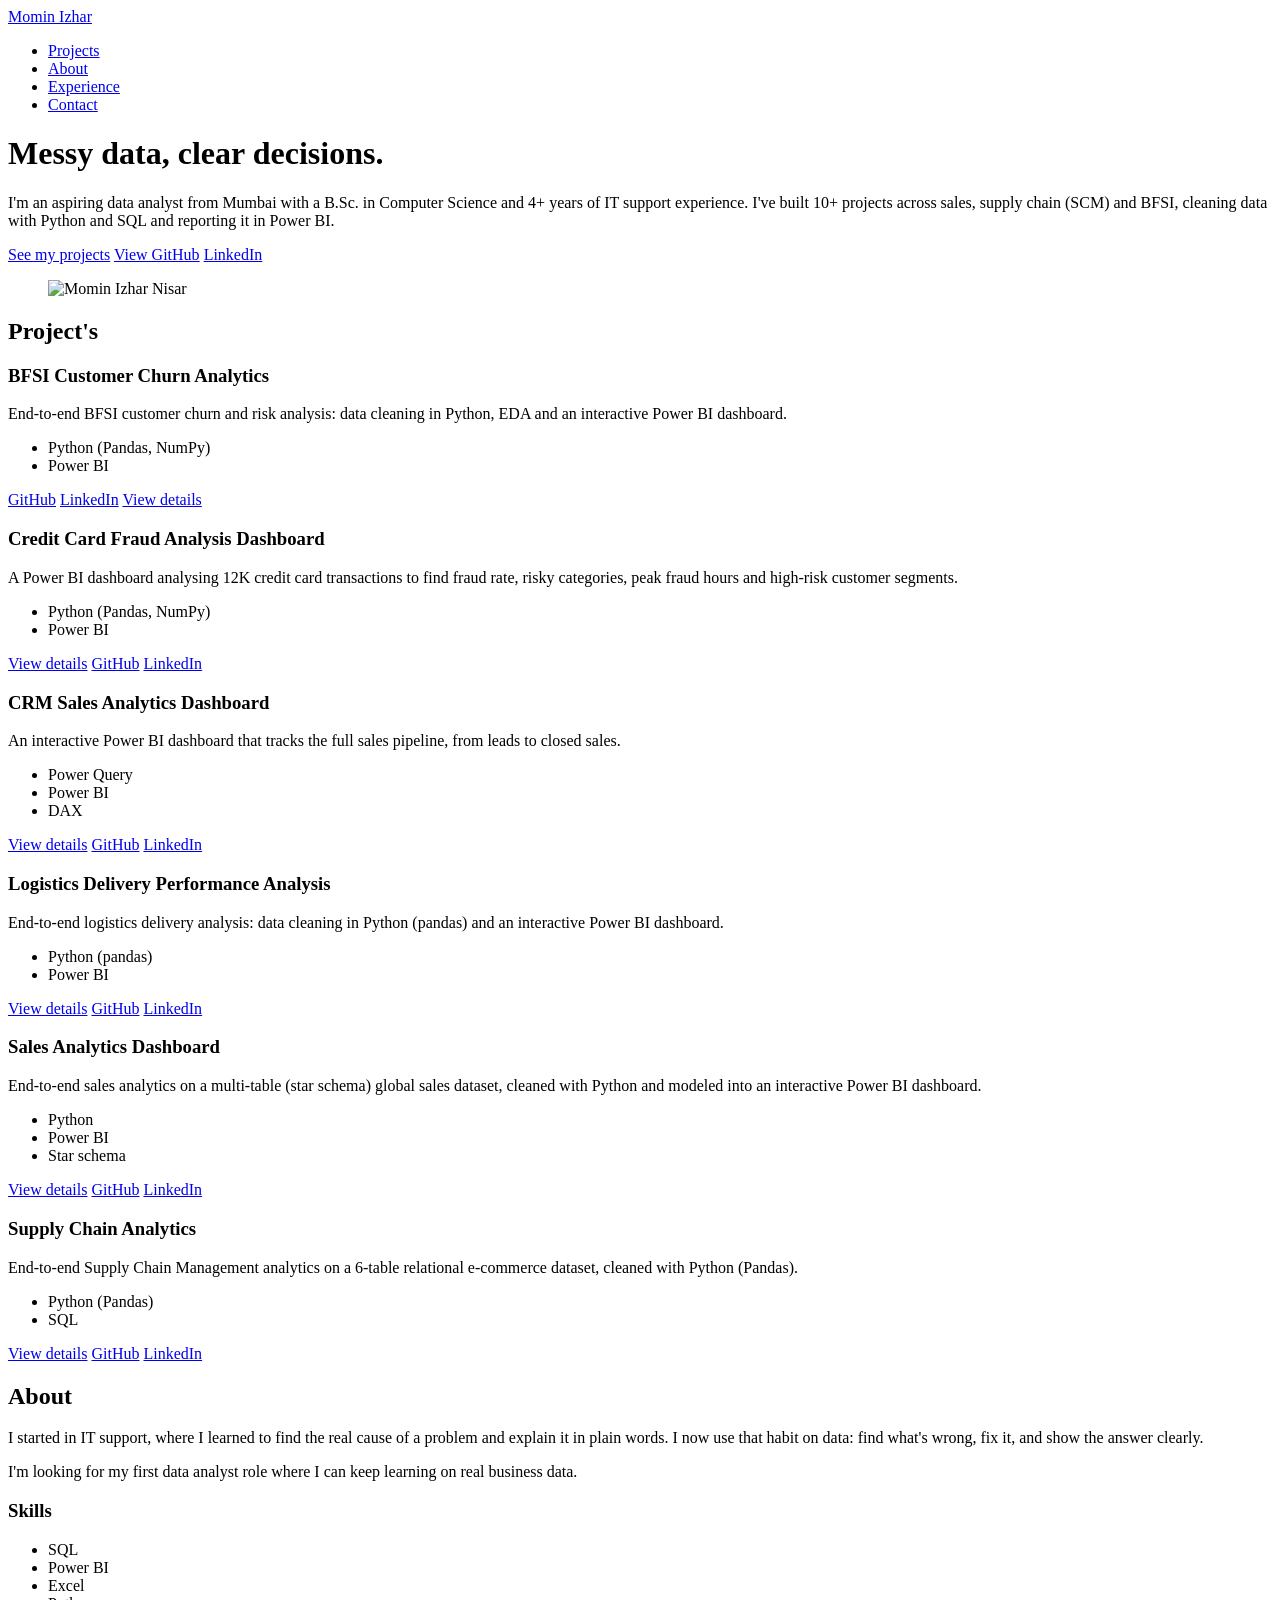
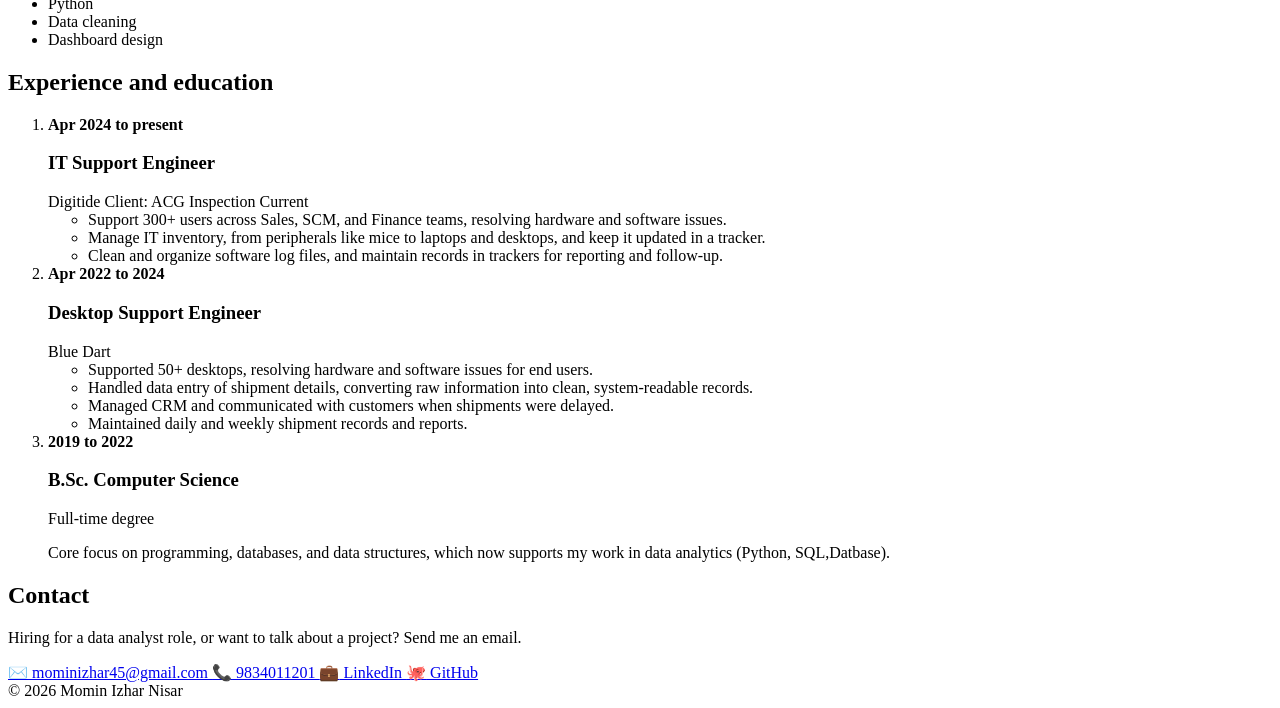
==== index.html @ 0afe1818 "Add files via upload" ====
<!DOCTYPE html>
<html lang="en">
<head>
<meta charset="utf-8">
<meta name="viewport" content="width=device-width, initial-scale=1">
<title>Momin Izhar Nisar | Data Analyst Portfolio</title>
<meta name="description" content="Portfolio of Momin Izhar Nisar: data analytics projects built with Python, SQL, Excel and Power BI.">
<link rel="preconnect" href="https://fonts.googleapis.com">
<link rel="preconnect" href="https://fonts.gstatic.com" crossorigin>
<link href="https://fonts.googleapis.com/css2?family=Bricolage+Grotesque:wght@500;700;800&family=IBM+Plex+Sans:wght@400;500&display=swap" rel="stylesheet">
<link rel="stylesheet" href="style.css">
</head>
<body>
<div class="wrap">
  <header class="nav">
    <a class="logo" href="#top">Momin Izhar</a>
    <nav aria-label="Main">
      <ul>
        <li><a href="#projects">Projects</a></li>
        <li><a href="#about">About</a></li>
        <li><a href="#experience">Experience</a></li>
        <li><a href="#contact">Contact</a></li>
      </ul>
    </nav>
  </header>

  <main id="top">
   <div class="hero">
  <div>
    <h1>Messy data, clear decisions.</h1>
    <p>I'm an aspiring data analyst from Mumbai with a B.Sc. in Computer Science and 4+ years of IT support experience. I've built 10+ projects across sales, supply chain (SCM) and BFSI, cleaning data with Python and SQL and reporting it in Power BI.</p>
    <div class="btns">
      <a class="btn primary" href="#projects">See my projects</a>
      <a class="btn" href="https://github.com/Izmomin14" target="_blank" rel="noopener">View GitHub</a>
    <a class="btn" href="https://www.linkedin.com/in/izhar-momin-b57a23322/" target="_blank" rel="noopener">LinkedIn</a>
    </div>
  </div>
  <figure class="photo">
    <img
      src="https://github.com/Izmomin14/Izmomin14.github.io/blob/main/image.png?raw=true"
      alt="Momin Izhar Nisar"
      width="200" height="200"
      referrerpolicy="no-referrer">
  </figure>
</div>

    <section id="projects">
      <h2 class="section-title">Project's</h2>
      <div class="projects">
        <article class="card">
  <h3>BFSI Customer Churn Analytics</h3>
  <p>End-to-end BFSI customer churn and risk analysis: data cleaning in Python, EDA and an interactive Power BI dashboard.</p>
  <ul class="tags"><li>Python (Pandas, NumPy)</li><li>Power BI</li></ul>
  <div class="card-links ">
    
    <a  href="https://github.com/Izmomin14/bfsi-customer-churn-analytics" target="_blank" rel="noopener">GitHub</a>
    <a href="https://lnkd.in/p/dGhXsN7J" target="_blank" rel="noopener">LinkedIn</a>
    
     <a class="btn primary" href="bfsi-churn.html">View details</a>
  </div>
</article>

<article class="card">
  <h3>Credit Card Fraud Analysis Dashboard</h3>
  <p>A Power BI dashboard analysing 12K credit card transactions to find fraud rate, risky categories, peak fraud hours and high-risk customer segments.</p>
  <ul class="tags"><li>Python (Pandas, NumPy)</li><li>Power BI</li></ul>
  <div class="card-links">
    <a class="btn primary" href="fraud-detection.html">View details</a>
    <a href="https://github.com/Izmomin14/Credit-Card-Fraud-Analysis-Dashboard" target="_blank" rel="noopener">GitHub</a>
    <a href="https://lnkd.in/p/dUgARsKd" target="_blank" rel="noopener">LinkedIn</a>
  </div>
</article>

<article class="card">
  <h3>CRM Sales Analytics Dashboard</h3>
  <p>An interactive Power BI dashboard that tracks the full sales pipeline, from leads to closed sales.</p>
  <ul class="tags"><li>Power Query</li><li>Power BI</li> <li>DAX</li></ul>
  <div class="card-links">
    <a class="btn primary" href="crm-sales.html">View details</a>
    <a href="https://github.com/Izmomin14/CRM-Sales-Analytics-Dashboard" target="_blank" rel="noopener">GitHub</a>
    <a href="https://lnkd.in/p/dJZimgTF" target="_blank" rel="noopener">LinkedIn</a>
  </div>
</article>

<article class="card">
  <h3>Logistics Delivery Performance Analysis</h3>
  <p>End-to-end logistics delivery analysis: data cleaning in Python (pandas) and an interactive Power BI dashboard.</p>
  <ul class="tags"><li>Python (pandas)</li><li>Power BI</li></ul>
  <div class="card-links">
    <a class="btn primary" href="logistics.html">View details</a>
    <a href="https://github.com/Izmomin14/logistics-delivery-performance-analysis" target="_blank" rel="noopener">GitHub</a>
    <a href="https://lnkd.in/p/dP3guVEP" target="_blank" rel="noopener">LinkedIn</a>
  </div>
</article>

<article class="card">
  <h3>Sales Analytics Dashboard</h3>
  <p>End-to-end sales analytics on a multi-table (star schema) global sales dataset, cleaned with Python and modeled into an interactive Power BI dashboard.</p>
  <ul class="tags"><li>Python</li><li>Power BI</li><li>Star schema</li></ul>
  <div class="card-links">
    <a class="btn primary" href="sales-analytics.html">View details</a>
    <a href="#" target="_blank" rel="noopener">GitHub</a>
    <a href="#" target="_blank" rel="noopener">LinkedIn</a>
  </div>
</article>

<article class="card">
  <h3>Supply Chain Analytics</h3>
  <p>End-to-end Supply Chain Management analytics on a 6-table relational e-commerce dataset, cleaned with Python (Pandas).</p>
  <ul class="tags"><li>Python (Pandas)</li> <li>SQL</li></ul>
  <div class="card-links">
    <a class="btn primary" href="scm.html">View details</a>
    <a href="https://github.com/Izmomin14/scm-supply-chain-analytics" target="_blank" rel="noopener">GitHub</a>
    <a href="https://github.com/Izmomin14/scm-supply-chain-analytics" target="_blank" rel="noopener">LinkedIn</a>
  </div>
</article>
      </div>
    </section>

    <section  id="about">
      <h2 class="section-title">About</h2>
      <div class="about">
        <div>
          <p>I started in IT support, where I learned to find the real cause of a problem and explain it in plain words. I now use that habit on data: find what's wrong, fix it, and show the answer clearly.</p>
          <p>I'm looking for my first data analyst role where I can keep learning on real business data.</p>
        </div>
        <div>
          <h3>Skills</h3>
          <ul class="skills">
            <li>SQL</li><li>Power BI</li><li>Excel</li><li>Python</li><li>Data cleaning</li><li>Dashboard design</li>
          </ul>
        </div>
      </div>
    </section>

   <section id="experience">
  <h2 class="section-title">Experience and education</h2>

  <ol class="xp-timeline">

    <li class="xp-item is-current">
      <div class="xp-date"><strong>Apr 2024 to present</strong></div>
      <span class="xp-dot" aria-hidden="true"></span>
      <div class="xp-body">
        <h3>IT Support Engineer</h3>
        <div class="xp-role-line">
          <span class="xp-company">Digitide</span>
          <span class="xp-tag">Client: ACG Inspection</span>
          <span class="xp-tag is-now">Current</span>
        </div>
        <ul class="xp-list">
          <li>Support 300+ users across Sales, SCM, and Finance teams, resolving hardware and software issues.</li>
          <li>Manage IT inventory, from peripherals like mice to laptops and desktops, and keep it updated in a tracker.</li>
          <li>Clean and organize software log files, and maintain records in trackers for reporting and follow-up.</li>
        </ul>
      </div>
    </li>

    <li class="xp-item">
      <div class="xp-date"><strong>Apr 2022 to 2024</strong></div>
      <span class="xp-dot" aria-hidden="true"></span>
      <div class="xp-body">
        <h3>Desktop Support Engineer</h3>
        <div class="xp-role-line">
          <span class="xp-company">Blue Dart</span>
        </div>
        <ul class="xp-list">
          <li>Supported 50+ desktops, resolving hardware and software issues for end users.</li>
          <li>Handled data entry of shipment details, converting raw information into clean, system-readable records.</li>
          <li>Managed CRM and communicated with customers when shipments were delayed.</li>
          <li>Maintained daily and weekly shipment records and reports.</li>
        </ul>
      </div>
    </li>

    <li class="xp-item">
      <div class="xp-date"><strong>2019 to 2022</strong></div>
      <span class="xp-dot" aria-hidden="true"></span>
      <div class="xp-body">
        <h3>B.Sc. Computer Science</h3>
        <div class="xp-role-line">
          <span class="xp-tag">Full-time degree</span>
        </div>
        <p>Core focus on programming, databases, and data structures, which now supports my work in data analytics (Python, SQL,Datbase).</p>
      </div>
    </li>

  </ol>
</section>
    <section id="contact" class="contact">
      <h2 class="section-title">Contact</h2>
      <p>Hiring for a data analyst role, or want to talk about a project? Send me an email.</p>
     <div class="contact-links">
  <a class="contact-btn cb-gmail" href="mailto:mominizhar45@gmail.com">
    <span class="cb-icon" aria-hidden="true">✉️</span> mominizhar45@gmail.com
  </a>
  <a class="contact-btn cb-phone" href="tel:+919834011201">
    <span class="cb-icon" aria-hidden="true">📞</span> 9834011201
  </a>
  <a class="contact-btn cb-linkedin" href="https://www.linkedin.com/in/izhar-momin-b57a23322" target="_blank" rel="noopener">
    <span class="cb-icon" aria-hidden="true">💼</span> LinkedIn
  </a>
  <a class="contact-btn cb-github" href="https://github.com/Izmomin14" target="_blank" rel="noopener">
    <span class="cb-icon" aria-hidden="true">🐙</span> GitHub
  </a>
</div>

      
    </section>
  </main>

  <footer>&copy; 2026 Momin Izhar Nisar</footer>
</div>
</body>
</html>
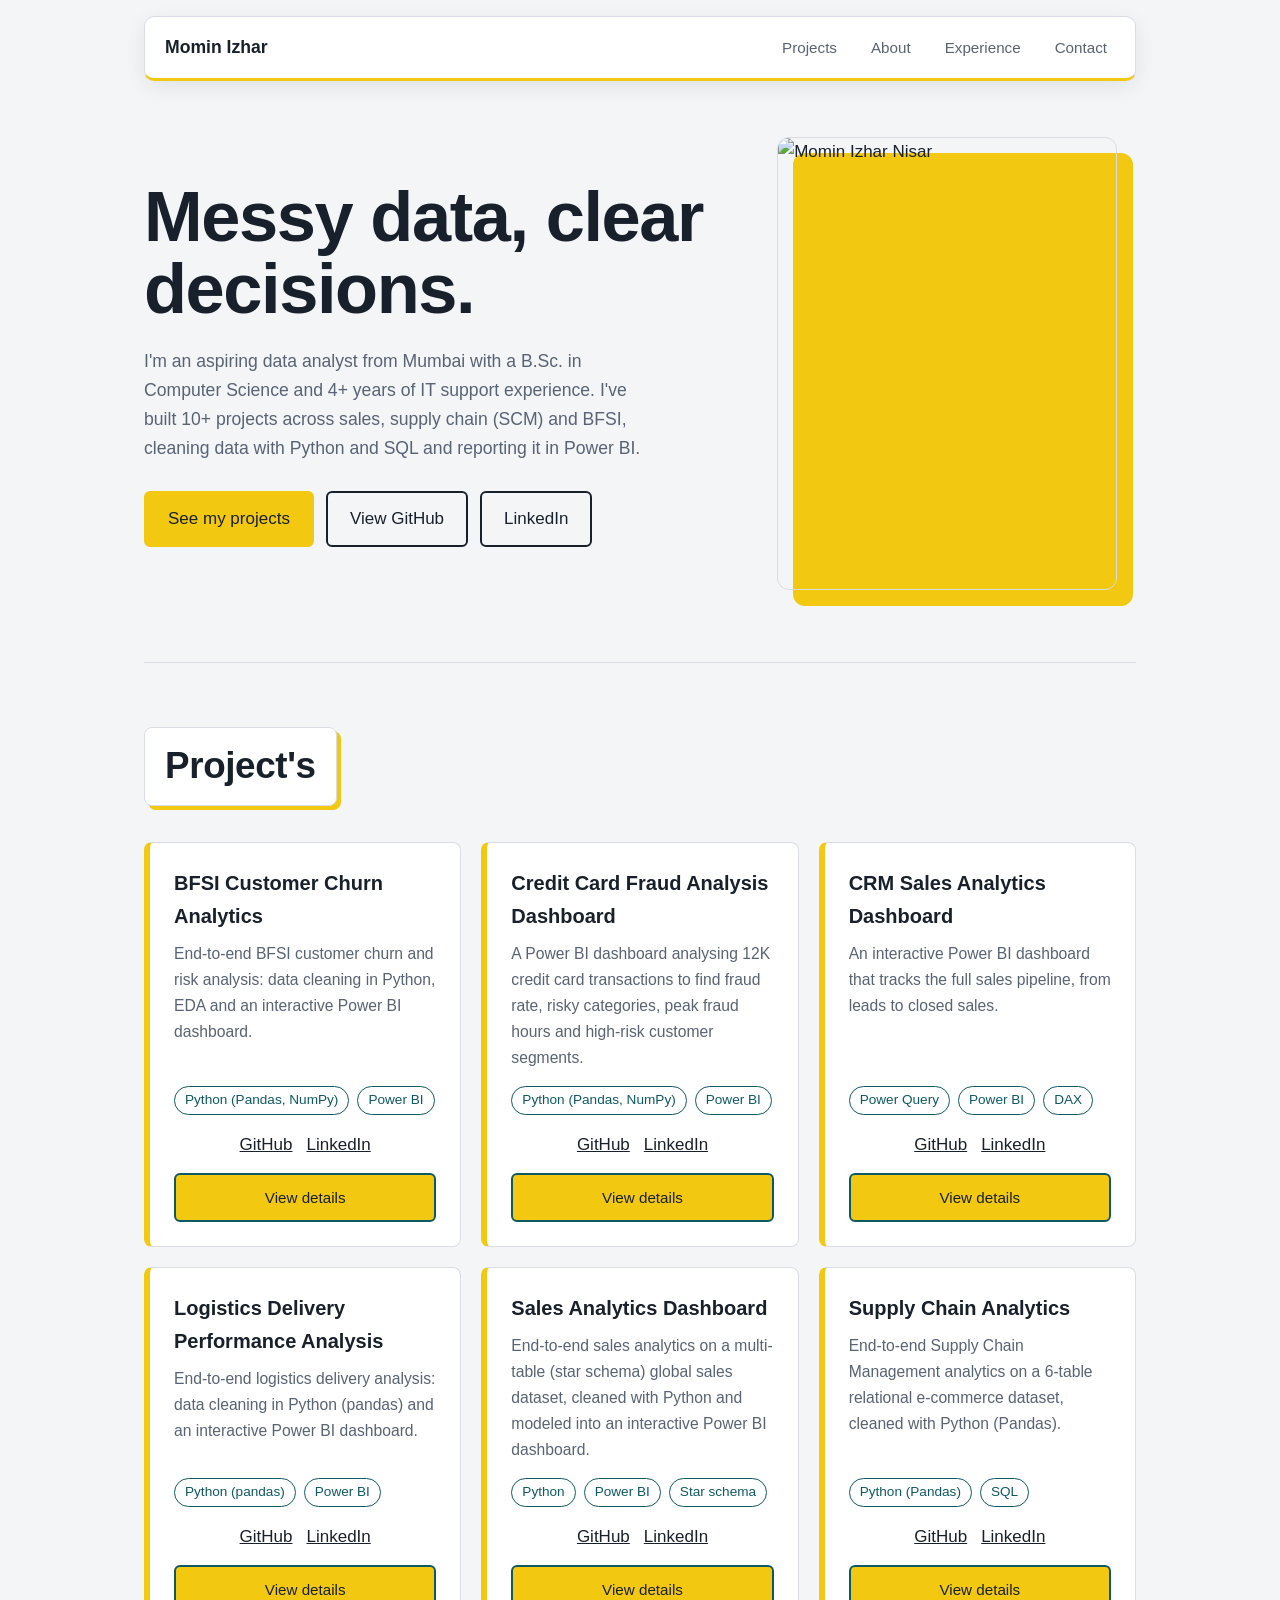
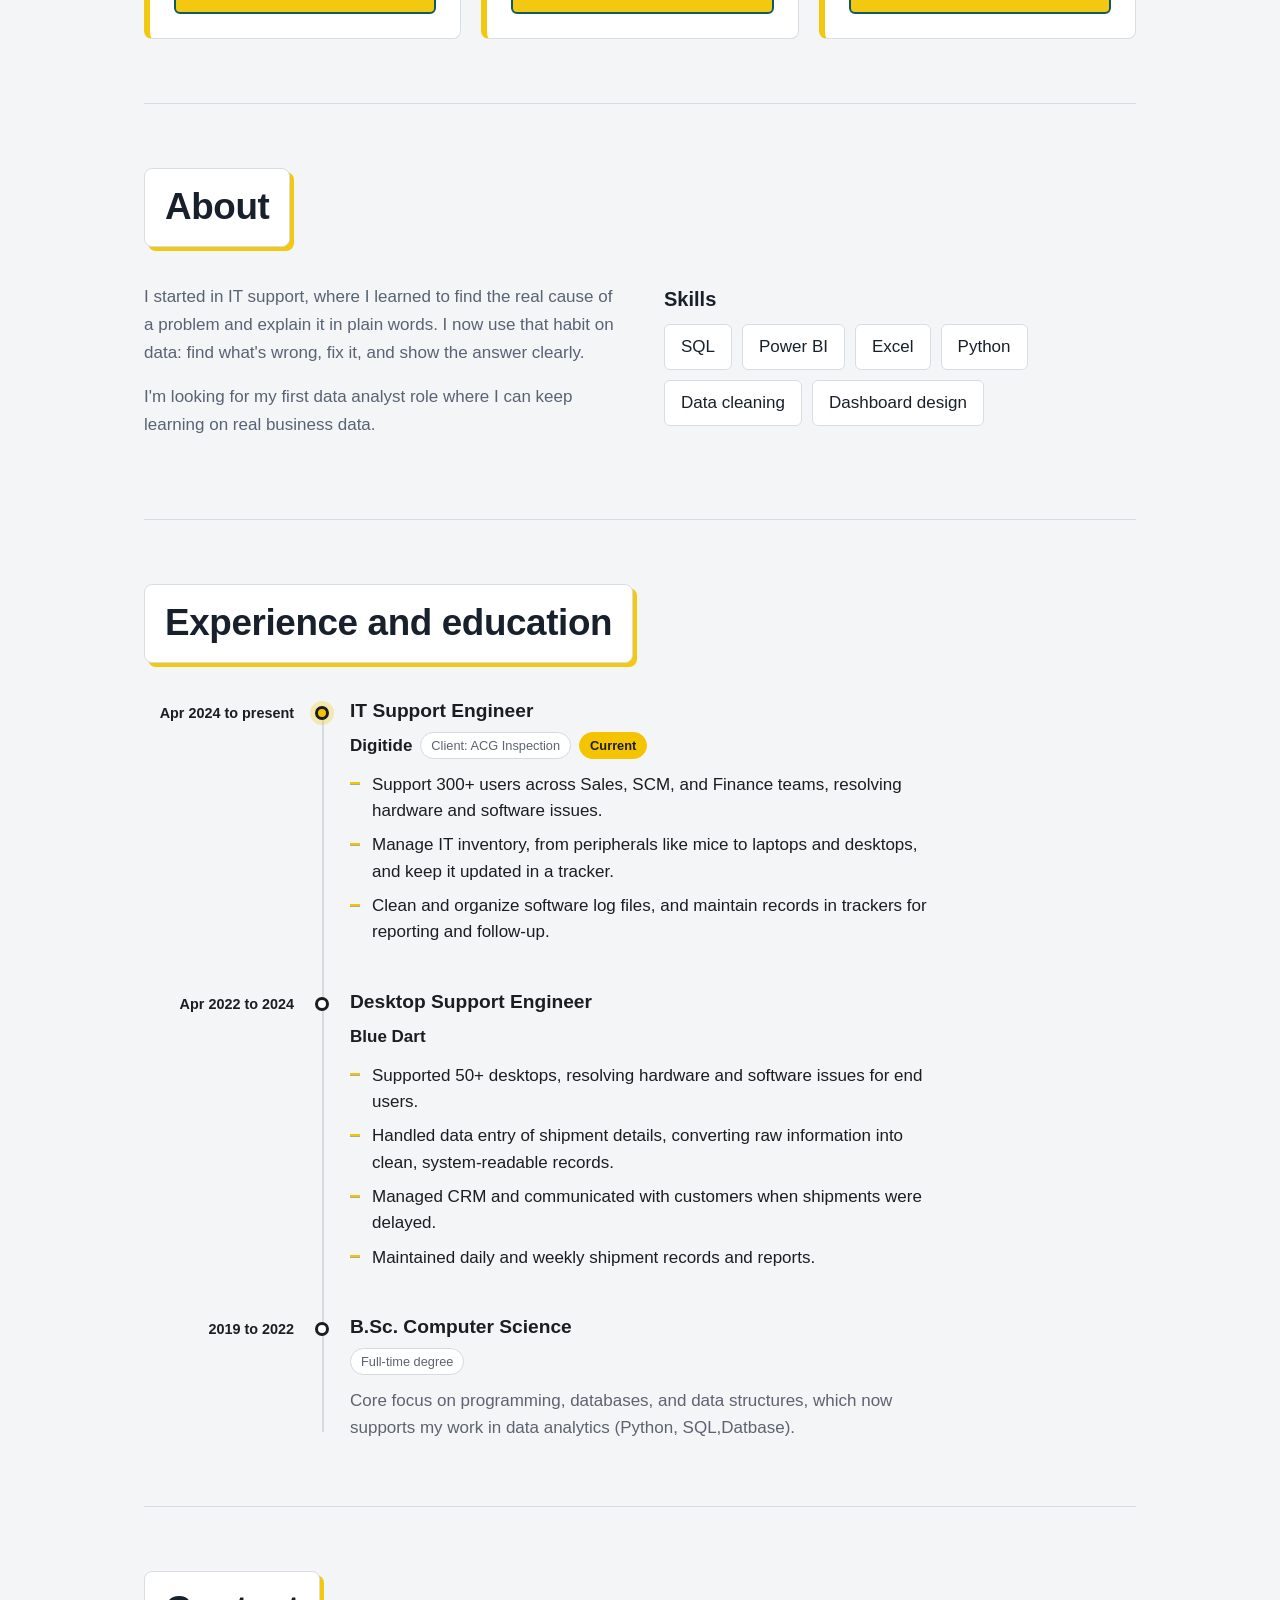
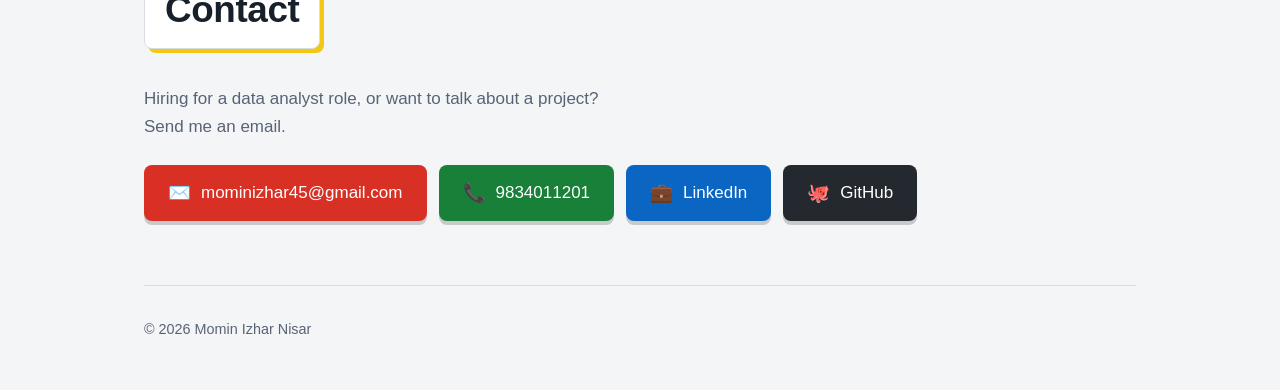
==== commit 70d1f13a: "Updated index.html" ====
--- a/index.html
+++ b/index.html
@@ -3,7 +3,7 @@
 <head>
 <meta charset="utf-8">
 <meta name="viewport" content="width=device-width, initial-scale=1">
-<title>Momin Izhar Nisar | Data Analyst Portfolio</title>
+<title>Izhar | Data Analyst Portfolio</title>
 <meta name="description" content="Portfolio of Momin Izhar Nisar: data analytics projects built with Python, SQL, Excel and Power BI.">
 <link rel="preconnect" href="https://fonts.googleapis.com">
 <link rel="preconnect" href="https://fonts.gstatic.com" crossorigin>
--- a/style.css
+++ b/style.css
@@ -0,0 +1,610 @@
+
+:root{
+  --bg:#F4F5F7; --surface:#FFFFFF; --ink:#18212B; --muted:#586374;
+  --line:#D9DDE3; --accent:#F2C811; --accent-ink:#18212B; --teal:#0E5A64;
+  --head:"Bricolage Grotesque","Segoe UI",Arial,sans-serif;
+  --body:"IBM Plex Sans","Segoe UI",Arial,sans-serif;
+}
+@media (prefers-color-scheme:dark){
+  :root:not([data-theme="light"]){
+    --bg:#12181F; --surface:#1B242E; --ink:#EEF1F5; --muted:#9AA6B6;
+    --line:#2C3846; --teal:#5CC3CF;
+  }
+}
+*{box-sizing:border-box}
+html{scroll-behavior:smooth}
+body{margin:0;background:var(--bg);color:var(--ink);font-family:var(--body);font-size:17px;line-height:1.65}
+a{color:inherit}
+:focus-visible{outline:3px solid var(--teal);outline-offset:3px}
+.wrap{max-width:1040px;margin:0 auto;padding:0 24px}
+header.nav{display:flex;justify-content:space-between;align-items:center;padding:22px 0}
+.nav .logo{font-family:var(--head);font-weight:800;font-size:1.1rem;text-decoration:none}
+.nav ul{display:flex;gap:22px;list-style:none;margin:0;padding:0}
+.nav ul a{text-decoration:none;color:var(--muted);font-size:.95rem}
+.nav ul a:hover{color:var(--ink)}
+
+.hero{padding:56px 0 72px;display:grid;grid-template-columns:1.5fr 1fr;gap:48px;align-items:end}
+.hero h1{font-family:var(--head);font-weight:800;font-size:clamp(2.4rem,6vw,4.4rem);line-height:1.02;letter-spacing:-.02em;margin:0 0 22px}
+.hero p{max-width:52ch;color:var(--muted);margin:0 0 28px;font-size:1.1rem}
+.btns{display:flex;flex-wrap:wrap;gap:12px}
+.btn{display:inline-block;padding:12px 22px;border-radius:6px;font-weight:500;text-decoration:none;border:2px solid var(--ink)}
+.btn.primary{background:var(--accent);color:var(--accent-ink);border-color:var(--accent)}
+.btn:hover{transform:translateY(-2px)}
+.bars{display:flex;align-items:flex-end;gap:10px;height:220px}
+.bars span{flex:1;background:var(--teal);border-radius:4px 4px 0 0;transform-origin:bottom;animation:grow .9s cubic-bezier(.2,.8,.2,1) both}
+.bars span:nth-child(3n){background:var(--accent)}
+.bars span:nth-child(1){height:35%;animation-delay:.05s}
+.bars span:nth-child(2){height:58%;animation-delay:.12s}
+.bars span:nth-child(3){height:46%;animation-delay:.19s}
+.bars span:nth-child(4){height:78%;animation-delay:.26s}
+.bars span:nth-child(5){height:64%;animation-delay:.33s}
+.bars span:nth-child(6){height:100%;animation-delay:.4s}
+.bars span:nth-child(7){height:84%;animation-delay:.47s}
+@keyframes grow{from{transform:scaleY(0)}to{transform:scaleY(1)}}
+
+section{padding:64px 0;border-top:1px solid var(--line)}
+h2{font-family:var(--head);font-size:clamp(1.7rem,3.5vw,2.3rem);letter-spacing:-.01em;margin:0 0 28px}
+h3{font-family:var(--head);font-size:1.25rem;margin:0 0 8px}
+.about{display:grid;grid-template-columns:1fr 1fr;gap:48px}
+.about p{margin:0 0 16px;color:var(--muted)}
+.skills{display:flex;flex-wrap:wrap;gap:10px;margin:0;padding:0;list-style:none}
+.skills li{background:var(--surface);border:1px solid var(--line);padding:8px 16px;border-radius:6px;font-weight:500}
+
+.projects{display:grid;grid-template-columns:repeat(auto-fit,minmax(300px,1fr));gap:20px}
+.card{background:var(--surface);border:1px solid var(--line);border-left:6px solid var(--accent);border-radius:8px;padding:24px;display:flex;flex-direction:column}
+.card p{margin:0 0 16px;color:var(--muted);font-size:.98rem}
+.tags{display:flex;flex-wrap:wrap;gap:8px;margin:auto 0 16px;padding:0;list-style:none}
+.tags li{font-size:.85rem;color:var(--teal);border:1px solid var(--teal);padding:2px 10px;border-radius:99px}
+.card a{font-weight:500}
+
+.timeline{display:grid;gap:28px}
+.job{display:grid;grid-template-columns:200px 1fr;gap:24px}
+.job .when{color:var(--muted);font-size:.95rem}
+.job p{margin:0;color:var(--muted)}
+
+.contact p{color:var(--muted);max-width:52ch;margin:0 0 24px}
+footer{padding:32px 0 48px;color:var(--muted);font-size:.9rem;border-top:1px solid var(--line)}
+
+@media (max-width:760px){
+  .hero,.about{grid-template-columns:1fr;gap:32px}
+  .bars{height:140px}
+  .job{grid-template-columns:1fr;gap:4px}
+  .nav ul{gap:14px}
+}
+@media (prefers-reduced-motion:reduce){
+  .bars span{animation:none}
+  html{scroll-behavior:auto}
+  .btn:hover{transform:none}
+}
+
+
+/* ===== Navbar ===== */
+header.nav{
+  position:sticky;
+  top:12px;
+  z-index:100;
+  display:flex;
+  justify-content:space-between;
+  align-items:center;
+  margin:16px 0 0;
+  padding:10px 14px 10px 20px;
+  background:var(--surface);
+  border:1px solid var(--line);
+  border-bottom:3px solid var(--accent);
+  border-radius:10px;
+  box-shadow:0 6px 20px rgba(0,0,0,.08);
+}
+
+.nav .logo{
+  font-family:var(--head);
+  font-weight:800;
+  font-size:1.1rem;
+  text-decoration:none;
+  color:var(--ink);
+}
+
+.nav ul{
+  display:flex;
+  gap:6px;
+  list-style:none;
+  margin:0;
+  padding:0;
+}
+
+.nav ul a{
+  display:block;
+  padding:8px 14px;
+  border-radius:6px;
+  text-decoration:none;
+  color:var(--muted);
+  font-size:.95rem;
+  font-weight:500;
+  transition:background .2s, color .2s;
+}
+
+.nav ul a:hover{
+  background:var(--accent);
+  color:#18212B;
+}
+
+@media (max-width:760px){
+  header.nav{
+    flex-direction:column;
+    gap:8px;
+    padding:12px;
+  }
+  .nav ul{
+    flex-wrap:wrap;
+    justify-content:center;
+  }
+}
+
+
+/* ===== Hero ===== */
+.hero{
+  padding:56px 0 72px;
+  display:grid;
+  grid-template-columns:1.5fr 1fr;
+  gap:48px;
+  align-items:center;
+}
+.hero h1{
+  font-family:var(--head);
+  font-weight:800;
+  font-size:clamp(2.4rem,6vw,4.4rem);
+  line-height:1.02;
+  letter-spacing:-.02em;
+  margin:0 0 22px;
+}
+.hero p{
+  max-width:52ch;
+  color:var(--muted);
+  margin:0 0 28px;
+  font-size:1.1rem;
+}
+
+/* ===== Photo ===== */
+.photo{
+  margin:0;
+  position:relative;
+  width:100%;
+  max-width:340px;
+  justify-self:center;
+}
+.photo::before{
+  content:"";
+  position:absolute;
+  inset:16px -16px -16px 16px;
+  background:var(--accent);
+  border-radius:12px;
+}
+.photo img{
+  position:relative;
+  display:block;
+  width:100%;
+  height: auto;
+  aspect-ratio:3/4;
+  object-fit:cover;
+  object-position:center top;
+  border-radius:12px;
+  border:1px solid var(--line);
+}
+
+@media (max-width:760px){
+  .hero{
+    grid-template-columns:1fr;
+    gap:32px;
+  }
+  .photo{
+    max-width:240px;
+    margin-bottom:16px;
+  }
+}
+
+h2{
+  font-family:var(--head);
+  font-size:clamp(1.3rem,3.5vw,2.3rem);
+  letter-spacing:-.01em;
+  margin:0 0 28px;
+}
+
+.section-title{
+  display:inline-block;
+  margin:0 12px 36px 0;
+  padding:8px 20px;
+  background:var(--surface);
+  border:1px solid var(--line);
+  border-radius:8px;
+  box-shadow:4px 4px 0 var(--accent);
+}
+
+
+/*  Card*/
+
+.card-links{
+  display:flex;
+  flex-wrap:wrap;
+  align-items:center;
+  gap:14px;
+}
+.card-links .btn{
+  padding:8px 16px;
+  font-size:.9rem;
+}
+
+/* ===== Project cards ===== */
+.projects{
+  display:grid;
+  grid-template-columns:repeat(auto-fit,minmax(300px,1fr));
+  gap:20px;
+}
+.card{
+  background:var(--surface);
+  border:1px solid var(--line);
+  border-left:6px solid var(--accent);
+  border-radius:8px;
+  padding:24px;
+  display:flex;
+  flex-direction:column;
+}
+.card p{
+  margin:0 0 16px;
+  color:var(--muted);
+  font-size:.98rem;
+}
+
+/* tools ek line me */
+.tags{
+  display:flex;
+  flex-wrap:wrap;
+  gap:8px;
+  margin:auto 0 16px;
+  padding:0;
+  list-style:none;
+}
+.tags li{
+  font-size:.85rem;
+  color:var(--teal);
+  border:1px solid var(--teal);
+  padding:2px 10px;
+  border-radius:99px;
+}
+
+/* links ek line me */
+.card-links{
+  display:flex;
+  flex-wrap:wrap;
+  justify-content:center;   /* GitHub aur LinkedIn beech me */
+  align-items:center;
+  gap:14px;
+}
+
+/* View details: full width, neeche */
+.card-links .btn{
+  order:2;
+  flex:1 0 100%;
+  text-align:center;
+  padding:10px 16px;
+  font-size:.95rem;
+}
+
+/* GitHub aur LinkedIn: upar, beech me */
+.card-links a:not(.btn){
+  order:1;
+}
+
+/* ===== View details: curtain lift on hover ===== */
+:root{
+  --btn-hover-bg:#0E5A64;
+  --btn-hover-ink:#FFFFFF;
+}
+@media (prefers-color-scheme:dark){
+  :root:not([data-theme="light"]){
+    --btn-hover-bg:#5CC3CF;
+    --btn-hover-ink:#12181F;
+  }
+}
+
+.card-links .btn{
+  position:relative;
+  isolation:isolate;            /* parda button ke andar hi rahe */
+  overflow:hidden;
+  background:var(--btn-hover-bg);   /* parde ke neeche wala color */
+  border-color:var(--btn-hover-bg);
+  color:#18212B;
+  transition:color .35s ease;
+}
+
+/* yellow parda */
+/* yellow parda */
+.card-links .btn::before{
+  content:"";
+  position:absolute;
+  
+  inset:0;
+  background:var(--accent);
+  z-index:-1;
+  transform:translateX(0);
+  transition:transform .9s cubic-bezier(.65,0,.25,1);
+}
+
+.card-links .btn:hover::before,
+.card-links .btn:focus-visible::before{
+  transform:translateX(101%);   /* parda right ki taraf nikal gaya */
+}
+.card-links .btn:hover,
+.card-links .btn:focus-visible,
+.card .card-links a.btn:hover{
+  color:#FFFFFF;
+}
+
+
+#experience {
+  --xp-ink: #1c1d21;
+  --xp-muted: #5d6370;
+  --xp-line: #d6d9de;
+  --xp-accent: #f5c400;
+  --xp-paper: #ffffff;
+}
+
+.xp-timeline {
+  position: relative;
+  margin: 0;
+  padding: 0;
+  list-style: none;
+}
+.xp-timeline::before {
+  content: "";
+  position: absolute;
+  top: 10px;
+  bottom: 10px;
+  left: 178px;
+  width: 2px;
+  background: var(--xp-line);
+}
+
+.xp-item {
+  position: relative;
+  display: grid;
+  grid-template-columns: 150px 56px 1fr;
+  padding-bottom: 44px;
+}
+.xp-item:last-child { padding-bottom: 0; }
+
+.xp-date {
+  padding-top: 4px;
+  font-size: 0.9rem;
+  line-height: 1.4;
+  color: var(--xp-muted);
+  text-align: right;
+}
+.xp-date strong {
+  display: block;
+  color: var(--xp-ink);
+  font-weight: 600;
+}
+
+.xp-dot {
+  position: relative;
+  z-index: 1;
+  justify-self: center;
+  width: 14px;
+  height: 14px;
+  margin-top: 7px;
+  border-radius: 50%;
+  background: var(--xp-paper);
+  border: 3px solid var(--xp-ink);
+}
+.xp-item.is-current .xp-dot {
+  background: var(--xp-accent);
+  box-shadow: 0 0 0 5px rgba(245, 196, 0, 0.28);
+}
+
+.xp-body h3 {
+  margin: 0 0 8px;
+  font-size: 1.2rem;
+  line-height: 1.3;
+  font-weight: 700;
+  color: var(--xp-ink);
+}
+.xp-role-line {
+  display: flex;
+  flex-wrap: wrap;
+  align-items: center;
+  gap: 8px;
+  margin-bottom: 12px;
+}
+.xp-company {
+  font-weight: 600;
+  color: var(--xp-ink);
+}
+.xp-tag {
+  padding: 2px 10px;
+  font-size: 0.8rem;
+  color: var(--xp-muted);
+  border: 1px solid var(--xp-line);
+  border-radius: 999px;
+  background: var(--xp-paper);
+}
+.xp-tag.is-now {
+  color: var(--xp-ink);
+  font-weight: 600;
+  background: var(--xp-accent);
+  border-color: var(--xp-accent);
+}
+
+.xp-body p {
+  margin: 0;
+  max-width: 62ch;
+  line-height: 1.6;
+  color: var(--xp-muted);
+}
+
+.xp-list {
+  margin: 0;
+  padding: 0;
+  list-style: none;
+  max-width: 62ch;
+}
+.xp-list li {
+  position: relative;
+  padding-left: 22px;
+  margin-bottom: 8px;
+  line-height: 1.55;
+  color: var(--xp-ink);
+}
+.xp-list li:last-child { margin-bottom: 0; }
+.xp-list li::before {
+  content: "";
+  position: absolute;
+  left: 0;
+  top: 0.62em;
+  width: 10px;
+  height: 2px;
+  background: var(--xp-accent);
+  box-shadow: 0 1px 0 rgba(28, 29, 33, 0.35);
+}
+
+@media (max-width: 680px) {
+  .xp-timeline::before { left: 6px; }
+  .xp-item {
+    grid-template-columns: 14px 1fr;
+    column-gap: 18px;
+  }
+  .xp-date {
+    grid-column: 2;
+    grid-row: 1;
+    text-align: left;
+    padding: 0 0 6px;
+  }
+  .xp-dot {
+    grid-column: 1;
+    grid-row: 1 / span 2;
+    justify-self: start;
+  }
+  .xp-body {
+    grid-column: 2;
+    grid-row: 2;
+  }
+}
+
+/* ===== Findings: ek seedhi line, usse arrow nikle hue points ===== */
+.findings{
+  position:relative;
+  max-width:70ch;
+  margin:0;
+  padding:0 0 0 48px;
+  list-style:none;
+  color:var(--muted);
+}
+
+/* seedhi vertical line */
+.findings::before{
+  content:"";
+  position:absolute;
+  left:11px;
+  top:.8em;
+  bottom:.8em;
+  width:3px;
+  background:var(--accent);
+  border-radius:3px;
+}
+
+.findings li{
+  position:relative;
+  margin-bottom:18px;
+}
+.findings li:last-child{margin-bottom:0}
+
+/* line se nikla connector */
+.findings li::before{
+  content:"";
+  position:absolute;
+  left:-37px;
+  top:.825em;
+  width:24px;
+  height:3px;
+  background:var(--accent);
+  transform:translateY(-50%);
+}
+
+/* arrow head */
+.findings li::after{
+  content:"";
+  position:absolute;
+  left:-13px;
+  top:.825em;
+  transform:translateY(-50%);
+  border-left:9px solid var(--teal);
+  border-top:6px solid transparent;
+  border-bottom:6px solid transparent;
+  transition:transform .25s ease;
+}
+.findings li:hover::after{
+  transform:translate(4px,-50%);
+}
+
+@media (prefers-reduced-motion:reduce){
+  .findings li::after{transition:none}
+  .findings li:hover::after{transform:translateY(-50%)}
+}
+
+/* ===== Contact buttons (brand colors) ===== */
+.contact-links{
+  display:flex;
+  flex-wrap:wrap;
+  gap:12px;
+}
+.contact-btn{
+  display:inline-flex;
+  align-items:center;
+  gap:10px;
+  padding:12px 22px;
+  border-radius:8px;
+  border:2px solid transparent;
+  color:#FFFFFF;
+  font-weight:500;
+  text-decoration:none;
+  box-shadow:0 4px 0 rgba(0,0,0,.18);
+  transition:transform .2s ease, box-shadow .2s ease, filter .2s ease;
+}
+.contact-btn:hover{
+  transform:translateY(-3px);
+  box-shadow:0 7px 0 rgba(0,0,0,.18);
+  filter:brightness(1.08);
+}
+.contact-btn:active{
+  transform:translateY(1px);
+  box-shadow:0 2px 0 rgba(0,0,0,.18);
+}
+.cb-icon{
+  font-size:1.15rem;
+  line-height:1;
+}
+
+/* brand colors */
+.cb-gmail{background:#D93025}
+.cb-phone{background:#188038}
+.cb-linkedin{background:#0A66C2}
+.cb-github{background:#24292F}
+
+/* dark mode me GitHub button dikhe */
+@media (prefers-color-scheme:dark){
+  :root:not([data-theme="light"]) .cb-github{
+    background:#30363D;
+    border-color:#484F58;
+  }
+}
+
+@media (max-width:760px){
+  .contact-btn{
+    flex:1 1 100%;
+    justify-content:center;
+  }
+}
+
+@media (prefers-reduced-motion:reduce){
+  .contact-btn{transition:none}
+  .contact-btn:hover{transform:none}
+}
+
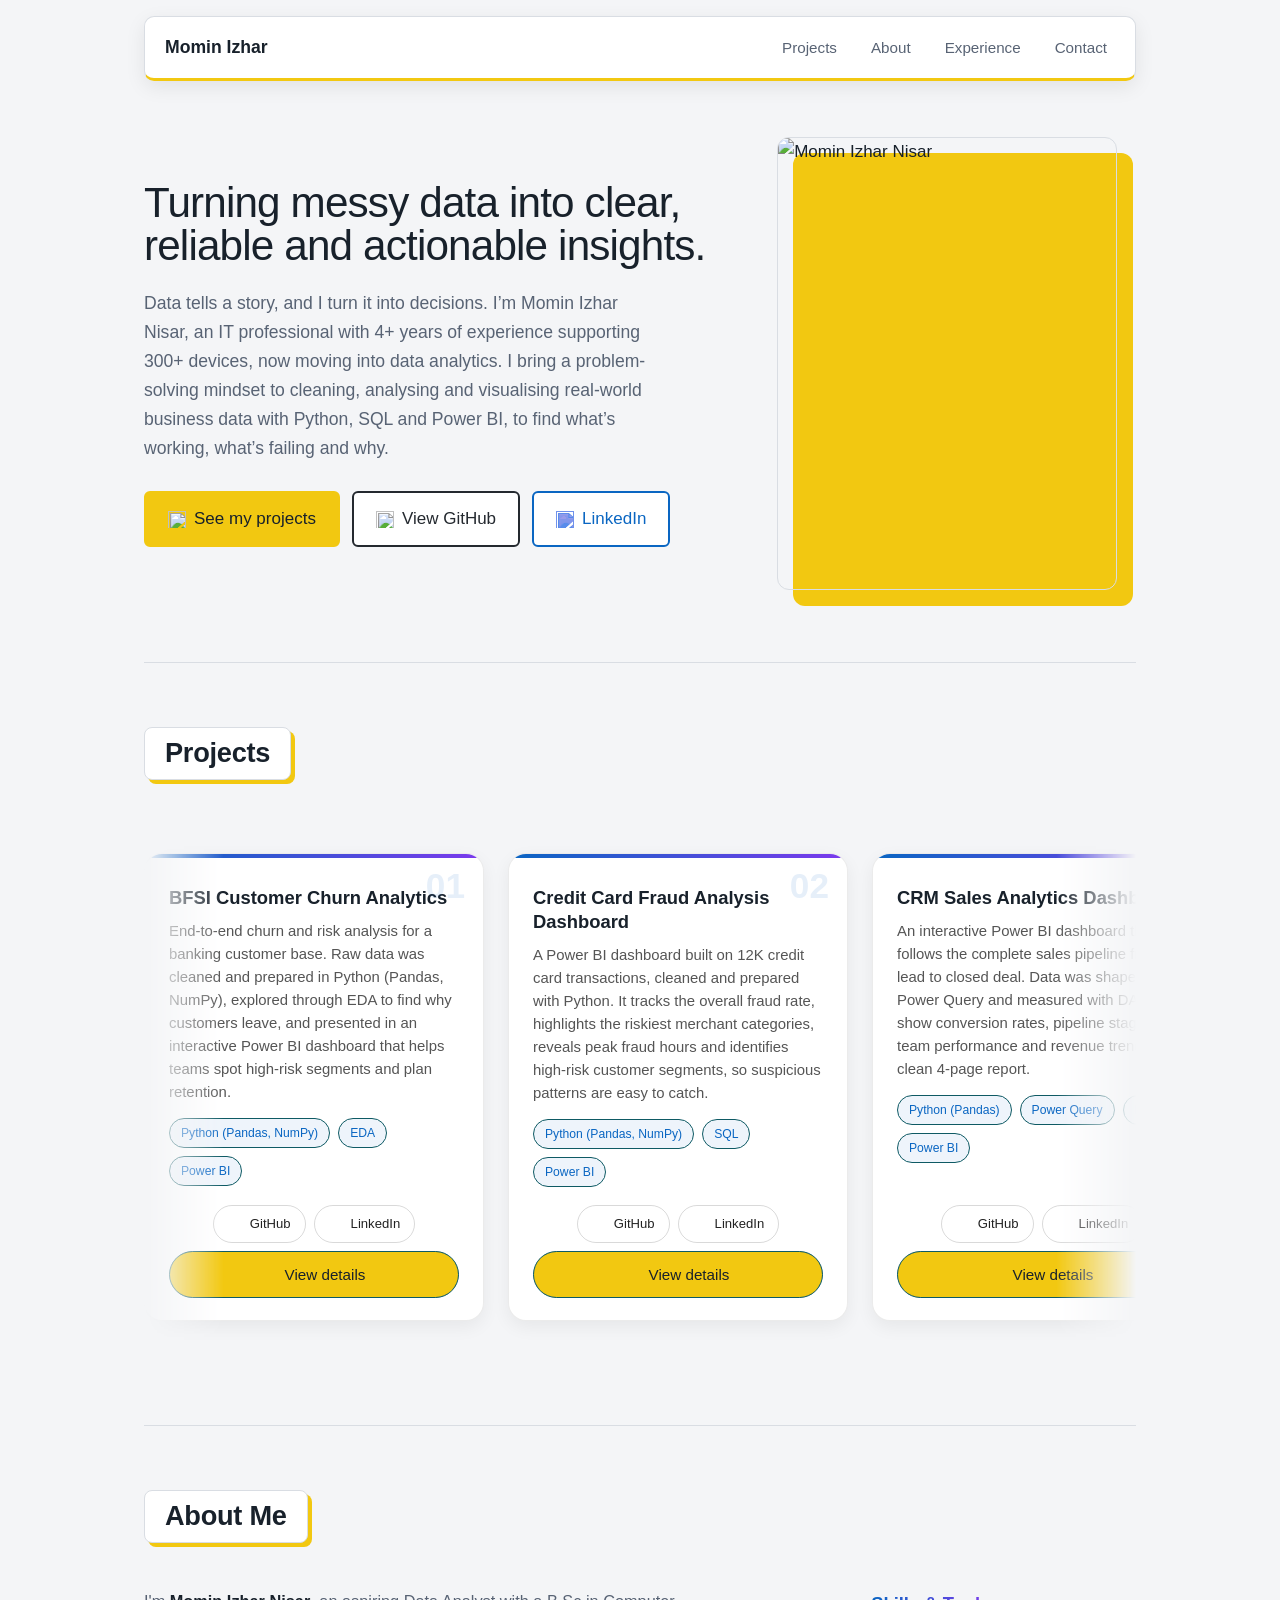
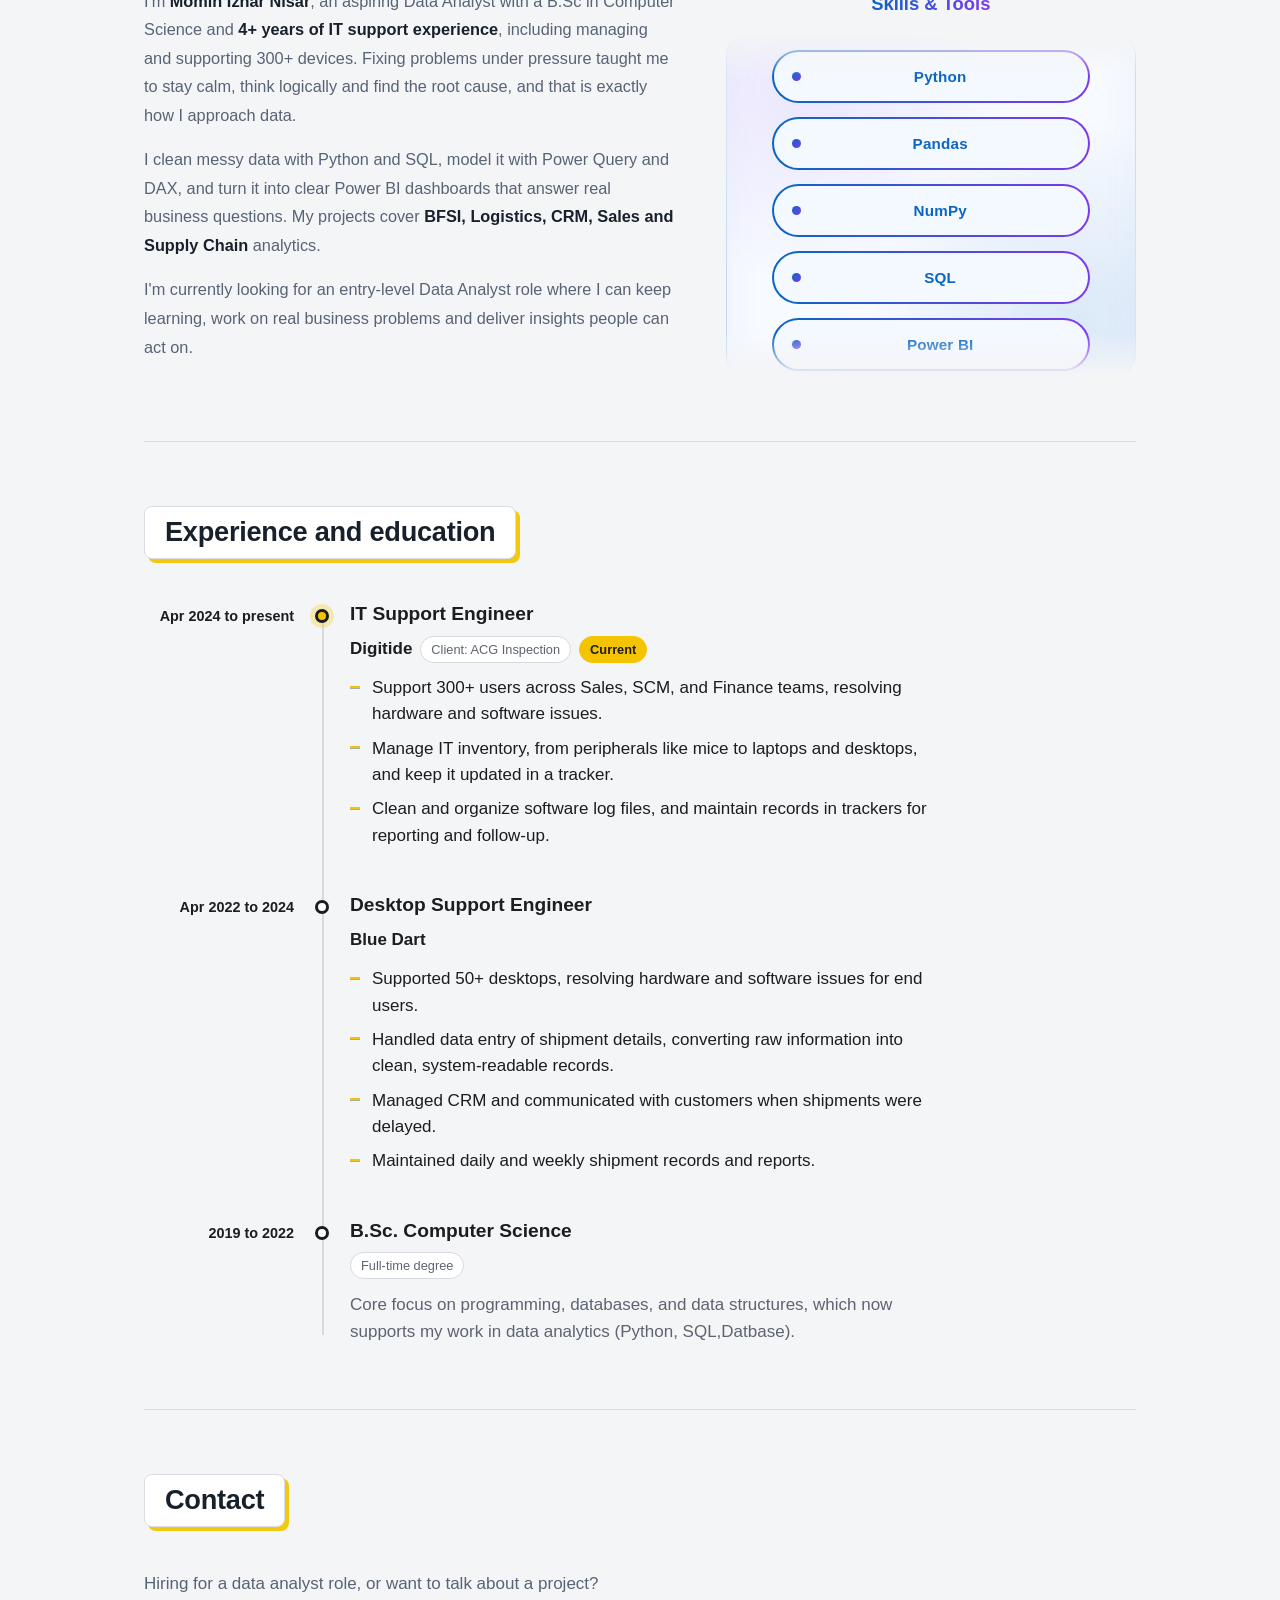
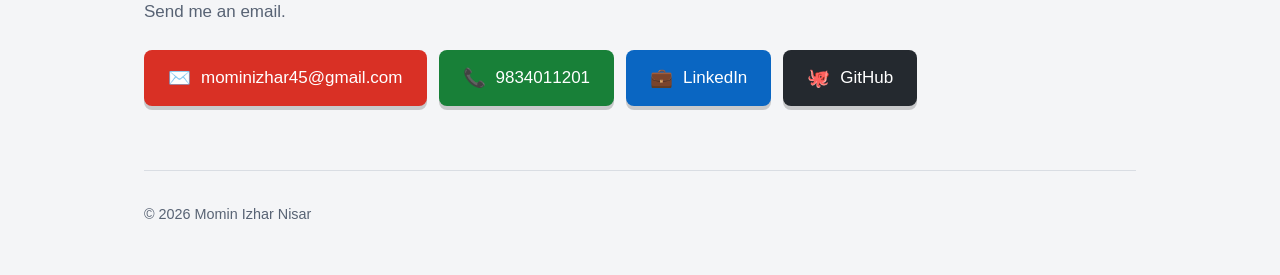
==== commit 6c443331: "Updated hero, about, projects carousel and styles" ====
--- a/index.html
+++ b/index.html
@@ -3,7 +3,7 @@
 <head>
 <meta charset="utf-8">
 <meta name="viewport" content="width=device-width, initial-scale=1">
-<title>Izhar | Data Analyst Portfolio</title>
+<title> Momin Izhar | Data Analyst Portfolio</title>
 <meta name="description" content="Portfolio of Momin Izhar Nisar: data analytics projects built with Python, SQL, Excel and Power BI.">
 <link rel="preconnect" href="https://fonts.googleapis.com">
 <link rel="preconnect" href="https://fonts.gstatic.com" crossorigin>
@@ -27,13 +27,22 @@
   <main id="top">
    <div class="hero">
   <div>
-    <h1>Messy data, clear decisions.</h1>
-    <p>I'm an aspiring data analyst from Mumbai with a B.Sc. in Computer Science and 4+ years of IT support experience. I've built 10+ projects across sales, supply chain (SCM) and BFSI, cleaning data with Python and SQL and reporting it in Power BI.</p>
+    <h1 class="Herosh1">Turning messy data into clear, reliable and actionable insights.</h1>
+    <p>Data tells a story, and I turn it into decisions. I’m Momin Izhar Nisar, an IT professional with 4+ years of experience supporting 300+ devices, now moving into data analytics. I bring a problem-solving mindset to cleaning, analysing and visualising real-world business data with Python, SQL and Power BI, to find what’s working, what’s failing and why.</p>
     <div class="btns">
-      <a class="btn primary" href="#projects">See my projects</a>
-      <a class="btn" href="https://github.com/Izmomin14" target="_blank" rel="noopener">View GitHub</a>
-    <a class="btn" href="https://www.linkedin.com/in/izhar-momin-b57a23322/" target="_blank" rel="noopener">LinkedIn</a>
-    </div>
+  <a class="btn primary" href="#projects">
+    <img class="btn-icon" src="https://cdn-icons-png.flaticon.com/128/5956/5956592.png" alt="">
+    See my projects
+  </a>
+  <a class="btn github" href="https://github.com/Izmomin14" target="_blank" rel="noopener">
+    <img class="btn-icon" src="https://cdn-icons-png.flaticon.com/128/25/25657.png" alt="">
+    View GitHub
+  </a>
+  <a class="btn linkedin" href="https://www.linkedin.com/in/izhar-momin-b57a23322/" target="_blank" rel="noopener">
+    <img class="btn-icon" src="https://cdn-icons-png.flaticon.com/128/1384/1384014.png" alt="">
+    LinkedIn
+  </a>
+</div>
   </div>
   <figure class="photo">
     <img
@@ -44,94 +53,164 @@
   </figure>
 </div>
 
-    <section id="projects">
-      <h2 class="section-title">Project's</h2>
-      <div class="projects">
-        <article class="card">
-  <h3>BFSI Customer Churn Analytics</h3>
-  <p>End-to-end BFSI customer churn and risk analysis: data cleaning in Python, EDA and an interactive Power BI dashboard.</p>
-  <ul class="tags"><li>Python (Pandas, NumPy)</li><li>Power BI</li></ul>
-  <div class="card-links ">
-    
-    <a  href="https://github.com/Izmomin14/bfsi-customer-churn-analytics" target="_blank" rel="noopener">GitHub</a>
-    <a href="https://lnkd.in/p/dGhXsN7J" target="_blank" rel="noopener">LinkedIn</a>
-    
-     <a class="btn primary" href="bfsi-churn.html">View details</a>
+<section id="projects">
+  <h2 class="section-title">Projects</h2>
+
+  <div class="marquee">
+    <div class="marquee-track">
+
+      <article class="card">
+        <span class="card-num">01</span>
+        <h3>BFSI Customer Churn Analytics</h3>
+        <p>End-to-end churn and risk analysis for a banking customer base. Raw data was cleaned and prepared in Python (Pandas, NumPy), explored through EDA to find why customers leave, and presented in an interactive Power BI dashboard that helps teams spot high-risk segments and plan retention.</p>
+        <ul class="tags"><li>Python (Pandas, NumPy)</li><li>EDA</li><li>Power BI</li></ul>
+        <div class="card-links">
+          <a class="btn primary" href="bfsi-churn.html" target="_blank" rel="noopener"><img class="btn-icon" src="https://cdn-icons-png.flaticon.com/128/5956/5956592.png" alt=""> View details</a>
+          <a href="https://github.com/Izmomin14/bfsi-customer-churn-analytics" target="_blank" rel="noopener"><img class="btn-icon" src="https://cdn-icons-png.flaticon.com/128/25/25657.png" alt=""> GitHub</a>
+          <a href="https://lnkd.in/p/dGhXsN7J" target="_blank" rel="noopener"><img class="btn-icon" src="https://cdn-icons-png.flaticon.com/128/3536/3536505.png" alt=""> LinkedIn</a>
+        </div>
+      </article>
+
+      <article class="card">
+        <span class="card-num">02</span>
+        <h3>Credit Card Fraud Analysis Dashboard</h3>
+        <p>A Power BI dashboard built on 12K credit card transactions, cleaned and prepared with Python. It tracks the overall fraud rate, highlights the riskiest merchant categories, reveals peak fraud hours and identifies high-risk customer segments, so suspicious patterns are easy to catch.</p>
+        <ul class="tags"><li>Python (Pandas, NumPy)</li><li>SQL</li><li>Power BI</li></ul>
+        <div class="card-links">
+          <a class="btn primary" href="fraud-detection.html" target="_blank" rel="noopener"><img class="btn-icon" src="https://cdn-icons-png.flaticon.com/128/5956/5956592.png" alt=""> View details</a>
+          <a href="https://github.com/Izmomin14/Credit-Card-Fraud-Analysis-Dashboard" target="_blank" rel="noopener"><img class="btn-icon" src="https://cdn-icons-png.flaticon.com/128/25/25657.png" alt=""> GitHub</a>
+          <a href="https://lnkd.in/p/dUgARsKd" target="_blank" rel="noopener"><img class="btn-icon" src="https://cdn-icons-png.flaticon.com/128/3536/3536505.png" alt=""> LinkedIn</a>
+        </div>
+      </article>
+
+      <article class="card">
+        <span class="card-num">03</span>
+        <h3>CRM Sales Analytics Dashboard</h3>
+        <p>An interactive Power BI dashboard that follows the complete sales pipeline from lead to closed deal. Data was shaped in Power Query and measured with DAX to show conversion rates, pipeline stages, team performance and revenue trends in a clean 4-page report.</p>
+        <ul class="tags"><li>Python (Pandas)</li><li>Power Query</li><li>DAX</li><li>Power BI</li></ul>
+        <div class="card-links">
+          <a class="btn primary" href="crm-sales.html" target="_blank" rel="noopener"><img class="btn-icon" src="https://cdn-icons-png.flaticon.com/128/5956/5956592.png" alt=""> View details</a>
+          <a href="https://github.com/Izmomin14/CRM-Sales-Analytics-Dashboard" target="_blank" rel="noopener"><img class="btn-icon" src="https://cdn-icons-png.flaticon.com/128/25/25657.png" alt=""> GitHub</a>
+          <a href="https://lnkd.in/p/dJZimgTF" target="_blank" rel="noopener"><img class="btn-icon" src="https://cdn-icons-png.flaticon.com/128/3536/3536505.png" alt=""> LinkedIn</a>
+        </div>
+      </article>
+
+      <article class="card">
+        <span class="card-num">04</span>
+        <h3>Logistics Delivery Performance Analysis</h3>
+        <p>A 2-page Power BI dashboard covering delivery performance and order failures from 2023 to 2025. Python (pandas) handled the data cleaning, and the report shows on-time delivery, failure reasons and trends, helping logistics teams find where deliveries go wrong and why.</p>
+        <ul class="tags"><li>Python (pandas)</li><li>Power BI</li><li>DAX</li></ul>
+        <div class="card-links">
+          <a class="btn primary" href="logistics.html" target="_blank" rel="noopener"><img class="btn-icon" src="https://cdn-icons-png.flaticon.com/128/5956/5956592.png" alt=""> View details</a>
+          <a href="https://github.com/Izmomin14/logistics-delivery-performance-analysis" target="_blank" rel="noopener"><img class="btn-icon" src="https://cdn-icons-png.flaticon.com/128/25/25657.png" alt=""> GitHub</a>
+          <a href="https://lnkd.in/p/dP3guVEP" target="_blank" rel="noopener"><img class="btn-icon" src="https://cdn-icons-png.flaticon.com/128/3536/3536505.png" alt=""> LinkedIn</a>
+        </div>
+      </article>
+
+      <article class="card">
+        <span class="card-num">05</span>
+        <h3>Sales Analytics Dashboard</h3>
+        <p>Complete sales analytics on a multi-table global sales dataset. The data was cleaned with Python, modeled into a star schema and turned into an interactive Power BI dashboard to compare revenue, products, regions and customers, and to uncover what drives sales growth.</p>
+        <ul class="tags"><li>Python</li><li>Star Schema</li><li>Data Modeling</li><li>Power BI</li></ul>
+        <div class="card-links">
+          <a class="btn primary" href="sales-analytics.html" target="_blank" rel="noopener"><img class="btn-icon" src="https://cdn-icons-png.flaticon.com/128/5956/5956592.png" alt=""> View details</a>
+          <a href="#" target="_blank" rel="noopener"><img class="btn-icon" src="https://cdn-icons-png.flaticon.com/128/25/25657.png" alt=""> GitHub</a>
+          <a href="#" target="_blank" rel="noopener"><img class="btn-icon" src="https://cdn-icons-png.flaticon.com/128/3536/3536505.png" alt=""> LinkedIn</a>
+        </div>
+      </article>
+
+      <article class="card">
+        <span class="card-num">06</span>
+        <h3>Supply Chain Analytics</h3>
+        <p>End-to-end Supply Chain Management analysis on a 6-table relational e-commerce dataset. Tables were cleaned with Python (Pandas) and queried with SQL to study orders, suppliers, inventory and delivery flow, and to find bottlenecks across the supply chain.</p>
+        <ul class="tags"><li>Python (Pandas)</li><li>SQL</li><li>Power Query</li><li>Excel</li></ul>
+        <div class="card-links">
+          <a class="btn primary" href="scm.html" target="_blank" rel="noopener"><img class="btn-icon" src="https://cdn-icons-png.flaticon.com/128/5956/5956592.png" alt=""> View details</a>
+          <a href="https://github.com/Izmomin14/scm-supply-chain-analytics" target="_blank" rel="noopener"><img class="btn-icon" src="https://cdn-icons-png.flaticon.com/128/25/25657.png" alt=""> GitHub</a>
+          <a href="https://www.linkedin.com/in/izhar-momin-b57a23322/" target="_blank" rel="noopener"><img class="btn-icon" src="https://cdn-icons-png.flaticon.com/128/3536/3536505.png" alt=""> LinkedIn</a>
+        </div>
+      </article>
+
+    </div>
   </div>
-</article>
-
-<article class="card">
-  <h3>Credit Card Fraud Analysis Dashboard</h3>
-  <p>A Power BI dashboard analysing 12K credit card transactions to find fraud rate, risky categories, peak fraud hours and high-risk customer segments.</p>
-  <ul class="tags"><li>Python (Pandas, NumPy)</li><li>Power BI</li></ul>
-  <div class="card-links">
-    <a class="btn primary" href="fraud-detection.html">View details</a>
-    <a href="https://github.com/Izmomin14/Credit-Card-Fraud-Analysis-Dashboard" target="_blank" rel="noopener">GitHub</a>
-    <a href="https://lnkd.in/p/dUgARsKd" target="_blank" rel="noopener">LinkedIn</a>
+</section>
+
+<script>
+  // Cards ko duplicate karta hai taaki loop seamless chale
+  (function () {
+    const track = document.querySelector('.marquee-track');
+    if (!track) return;
+    Array.from(track.children).forEach(card => {
+      const clone = card.cloneNode(true);
+      clone.setAttribute('aria-hidden', 'true');
+      clone.querySelectorAll('a').forEach(a => a.tabIndex = -1);
+      track.appendChild(clone);
+    });
+  })();
+</script>
+
+    <section id="about">
+  <h2 class="section-title">About Me</h2>
+
+  <div class="about-grid">
+
+    <!-- LEFT: intro -->
+    <div class="about-text">
+      <p>
+        I'm <strong>Momin Izhar Nisar</strong>, an aspiring Data Analyst with a B.Sc in Computer Science and
+        <strong>4+ years of IT support experience</strong>, including managing and supporting 300+ devices.
+        Fixing problems under pressure taught me to stay calm, think logically and find the root cause,
+        and that is exactly how I approach data.
+      </p>
+      <p>
+        I clean messy data with Python and SQL, model it with Power Query and DAX, and turn it into
+        clear Power BI dashboards that answer real business questions. My projects cover
+        <strong>BFSI, Logistics, CRM, Sales and Supply Chain</strong> analytics.
+      </p>
+      <p>
+        I'm currently looking for an entry-level Data Analyst role where I can keep learning,
+        work on real business problems and deliver insights people can act on.
+      </p>
+    </div>
+
+    <!-- RIGHT: infinite skills carousel -->
+    <div class="about-skills">
+      <h3 class="skills-title">Skills &amp; Tools</h3>
+      <div class="skills-marquee">
+        <div class="skills-track">
+          <span class="skill-pill">Python</span>
+          <span class="skill-pill">Pandas</span>
+          <span class="skill-pill">NumPy</span>
+          <span class="skill-pill">SQL</span>
+          <span class="skill-pill">Power BI</span>
+          <span class="skill-pill">DAX</span>
+          <span class="skill-pill">Power Query</span>
+          <span class="skill-pill">Excel</span>
+          <span class="skill-pill">Data Cleaning</span>
+          <span class="skill-pill">EDA</span>
+          <span class="skill-pill">Data Modeling</span>
+          <span class="skill-pill">Star Schema</span>
+          <span class="skill-pill">Dashboard Design</span>
+          <span class="skill-pill">Git &amp; GitHub</span>
+        </div>
+      </div>
+    </div>
+
   </div>
-</article>
-
-<article class="card">
-  <h3>CRM Sales Analytics Dashboard</h3>
-  <p>An interactive Power BI dashboard that tracks the full sales pipeline, from leads to closed sales.</p>
-  <ul class="tags"><li>Power Query</li><li>Power BI</li> <li>DAX</li></ul>
-  <div class="card-links">
-    <a class="btn primary" href="crm-sales.html">View details</a>
-    <a href="https://github.com/Izmomin14/CRM-Sales-Analytics-Dashboard" target="_blank" rel="noopener">GitHub</a>
-    <a href="https://lnkd.in/p/dJZimgTF" target="_blank" rel="noopener">LinkedIn</a>
-  </div>
-</article>
-
-<article class="card">
-  <h3>Logistics Delivery Performance Analysis</h3>
-  <p>End-to-end logistics delivery analysis: data cleaning in Python (pandas) and an interactive Power BI dashboard.</p>
-  <ul class="tags"><li>Python (pandas)</li><li>Power BI</li></ul>
-  <div class="card-links">
-    <a class="btn primary" href="logistics.html">View details</a>
-    <a href="https://github.com/Izmomin14/logistics-delivery-performance-analysis" target="_blank" rel="noopener">GitHub</a>
-    <a href="https://lnkd.in/p/dP3guVEP" target="_blank" rel="noopener">LinkedIn</a>
-  </div>
-</article>
-
-<article class="card">
-  <h3>Sales Analytics Dashboard</h3>
-  <p>End-to-end sales analytics on a multi-table (star schema) global sales dataset, cleaned with Python and modeled into an interactive Power BI dashboard.</p>
-  <ul class="tags"><li>Python</li><li>Power BI</li><li>Star schema</li></ul>
-  <div class="card-links">
-    <a class="btn primary" href="sales-analytics.html">View details</a>
-    <a href="#" target="_blank" rel="noopener">GitHub</a>
-    <a href="#" target="_blank" rel="noopener">LinkedIn</a>
-  </div>
-</article>
-
-<article class="card">
-  <h3>Supply Chain Analytics</h3>
-  <p>End-to-end Supply Chain Management analytics on a 6-table relational e-commerce dataset, cleaned with Python (Pandas).</p>
-  <ul class="tags"><li>Python (Pandas)</li> <li>SQL</li></ul>
-  <div class="card-links">
-    <a class="btn primary" href="scm.html">View details</a>
-    <a href="https://github.com/Izmomin14/scm-supply-chain-analytics" target="_blank" rel="noopener">GitHub</a>
-    <a href="https://github.com/Izmomin14/scm-supply-chain-analytics" target="_blank" rel="noopener">LinkedIn</a>
-  </div>
-</article>
-      </div>
-    </section>
-
-    <section  id="about">
-      <h2 class="section-title">About</h2>
-      <div class="about">
-        <div>
-          <p>I started in IT support, where I learned to find the real cause of a problem and explain it in plain words. I now use that habit on data: find what's wrong, fix it, and show the answer clearly.</p>
-          <p>I'm looking for my first data analyst role where I can keep learning on real business data.</p>
-        </div>
-        <div>
-          <h3>Skills</h3>
-          <ul class="skills">
-            <li>SQL</li><li>Power BI</li><li>Excel</li><li>Python</li><li>Data cleaning</li><li>Dashboard design</li>
-          </ul>
-        </div>
-      </div>
-    </section>
+</section>
+
+<script>
+  // Skill pills ko duplicate karta hai taaki loop seamless chale
+  (function () {
+    const track = document.querySelector('.skills-track');
+    if (!track) return;
+    Array.from(track.children).forEach(pill => {
+      const clone = pill.cloneNode(true);
+      clone.setAttribute('aria-hidden', 'true');
+      track.appendChild(clone);
+    });
+  })();
+</script>
 
    <section id="experience">
   <h2 class="section-title">Experience and education</h2>
--- a/style.css
+++ b/style.css
@@ -1,84 +1,123 @@
-
+/* ==========================================================================
+   PORTFOLIO STYLESHEET
+   --------------------------------------------------------------------------
+   1.  Design tokens (colors, fonts, dark mode)
+   2.  Base / reset
+   3.  Layout helpers & headings
+   4.  Navbar
+   5.  Buttons (shared + hero buttons)
+   6.  Hero & profile photo
+   7.  About (intro + animated skills carousel)
+   8.  Base card (reusable)
+   9.  Projects marquee carousel
+   10. Experience timeline
+   11. Findings list
+   12. Contact buttons
+   13. Footer
+   ========================================================================== */
+
+
+/* ==========================================================================
+   1. DESIGN TOKENS
+   ========================================================================== */
 :root{
-  --bg:#F4F5F7; --surface:#FFFFFF; --ink:#18212B; --muted:#586374;
-  --line:#D9DDE3; --accent:#F2C811; --accent-ink:#18212B; --teal:#0E5A64;
+  /* Surfaces & text */
+  --bg:#F4F5F7;
+  --surface:#FFFFFF;
+  --ink:#18212B;
+  --muted:#586374;
+  --line:#D9DDE3;
+
+  /* Brand colors */
+  --accent:#F2C811;
+  --accent-ink:#18212B;
+  --teal:#0E5A64;
+
+  /* "View details" button hover colors */
+  --btn-hover-bg:#0E5A64;
+  --btn-hover-ink:#FFFFFF;
+
+  /* Fonts */
   --head:"Bricolage Grotesque","Segoe UI",Arial,sans-serif;
   --body:"IBM Plex Sans","Segoe UI",Arial,sans-serif;
 }
+
+/* Dark mode (follows the visitor's system setting) */
 @media (prefers-color-scheme:dark){
   :root:not([data-theme="light"]){
-    --bg:#12181F; --surface:#1B242E; --ink:#EEF1F5; --muted:#9AA6B6;
-    --line:#2C3846; --teal:#5CC3CF;
-  }
-}
+    --bg:#12181F;
+    --surface:#1B242E;
+    --ink:#EEF1F5;
+    --muted:#9AA6B6;
+    --line:#2C3846;
+    --teal:#5CC3CF;
+    --btn-hover-bg:#5CC3CF;
+    --btn-hover-ink:#12181F;
+  }
+}
+
+
+/* ==========================================================================
+   2. BASE / RESET
+   ========================================================================== */
 *{box-sizing:border-box}
+
 html{scroll-behavior:smooth}
-body{margin:0;background:var(--bg);color:var(--ink);font-family:var(--body);font-size:17px;line-height:1.65}
+
+body{
+  margin:0;
+  background:var(--bg);
+  color:var(--ink);
+  font-family:var(--body);
+  font-size:17px;
+  line-height:1.65;
+}
+
 a{color:inherit}
-:focus-visible{outline:3px solid var(--teal);outline-offset:3px}
-.wrap{max-width:1040px;margin:0 auto;padding:0 24px}
-header.nav{display:flex;justify-content:space-between;align-items:center;padding:22px 0}
-.nav .logo{font-family:var(--head);font-weight:800;font-size:1.1rem;text-decoration:none}
-.nav ul{display:flex;gap:22px;list-style:none;margin:0;padding:0}
-.nav ul a{text-decoration:none;color:var(--muted);font-size:.95rem}
-.nav ul a:hover{color:var(--ink)}
-
-.hero{padding:56px 0 72px;display:grid;grid-template-columns:1.5fr 1fr;gap:48px;align-items:end}
-.hero h1{font-family:var(--head);font-weight:800;font-size:clamp(2.4rem,6vw,4.4rem);line-height:1.02;letter-spacing:-.02em;margin:0 0 22px}
-.hero p{max-width:52ch;color:var(--muted);margin:0 0 28px;font-size:1.1rem}
-.btns{display:flex;flex-wrap:wrap;gap:12px}
-.btn{display:inline-block;padding:12px 22px;border-radius:6px;font-weight:500;text-decoration:none;border:2px solid var(--ink)}
-.btn.primary{background:var(--accent);color:var(--accent-ink);border-color:var(--accent)}
-.btn:hover{transform:translateY(-2px)}
-.bars{display:flex;align-items:flex-end;gap:10px;height:220px}
-.bars span{flex:1;background:var(--teal);border-radius:4px 4px 0 0;transform-origin:bottom;animation:grow .9s cubic-bezier(.2,.8,.2,1) both}
-.bars span:nth-child(3n){background:var(--accent)}
-.bars span:nth-child(1){height:35%;animation-delay:.05s}
-.bars span:nth-child(2){height:58%;animation-delay:.12s}
-.bars span:nth-child(3){height:46%;animation-delay:.19s}
-.bars span:nth-child(4){height:78%;animation-delay:.26s}
-.bars span:nth-child(5){height:64%;animation-delay:.33s}
-.bars span:nth-child(6){height:100%;animation-delay:.4s}
-.bars span:nth-child(7){height:84%;animation-delay:.47s}
-@keyframes grow{from{transform:scaleY(0)}to{transform:scaleY(1)}}
-
-section{padding:64px 0;border-top:1px solid var(--line)}
-h2{font-family:var(--head);font-size:clamp(1.7rem,3.5vw,2.3rem);letter-spacing:-.01em;margin:0 0 28px}
-h3{font-family:var(--head);font-size:1.25rem;margin:0 0 8px}
-.about{display:grid;grid-template-columns:1fr 1fr;gap:48px}
-.about p{margin:0 0 16px;color:var(--muted)}
-.skills{display:flex;flex-wrap:wrap;gap:10px;margin:0;padding:0;list-style:none}
-.skills li{background:var(--surface);border:1px solid var(--line);padding:8px 16px;border-radius:6px;font-weight:500}
-
-.projects{display:grid;grid-template-columns:repeat(auto-fit,minmax(300px,1fr));gap:20px}
-.card{background:var(--surface);border:1px solid var(--line);border-left:6px solid var(--accent);border-radius:8px;padding:24px;display:flex;flex-direction:column}
-.card p{margin:0 0 16px;color:var(--muted);font-size:.98rem}
-.tags{display:flex;flex-wrap:wrap;gap:8px;margin:auto 0 16px;padding:0;list-style:none}
-.tags li{font-size:.85rem;color:var(--teal);border:1px solid var(--teal);padding:2px 10px;border-radius:99px}
-.card a{font-weight:500}
-
-.timeline{display:grid;gap:28px}
-.job{display:grid;grid-template-columns:200px 1fr;gap:24px}
-.job .when{color:var(--muted);font-size:.95rem}
-.job p{margin:0;color:var(--muted)}
-
-.contact p{color:var(--muted);max-width:52ch;margin:0 0 24px}
-footer{padding:32px 0 48px;color:var(--muted);font-size:.9rem;border-top:1px solid var(--line)}
-
-@media (max-width:760px){
-  .hero,.about{grid-template-columns:1fr;gap:32px}
-  .bars{height:140px}
-  .job{grid-template-columns:1fr;gap:4px}
-  .nav ul{gap:14px}
-}
+
+:focus-visible{
+  outline:3px solid var(--teal);
+  outline-offset:3px;
+}
+
 @media (prefers-reduced-motion:reduce){
-  .bars span{animation:none}
   html{scroll-behavior:auto}
-  .btn:hover{transform:none}
-}
-
-
-/* ===== Navbar ===== */
+}
+
+
+/* ==========================================================================
+   3. LAYOUT HELPERS & HEADINGS
+   ========================================================================== */
+.wrap{
+  max-width:1040px;
+  margin:0 auto;
+  padding:0 24px;
+}
+
+section{
+  padding:64px 0;
+  border-top:1px solid var(--line);
+}
+
+h2{
+  font-family:var(--head);
+  font-size:clamp(1.3rem,3.5vw,2.3rem);
+  letter-spacing:-.01em;
+  margin:0 0 28px;
+}
+
+h3{
+  font-family:var(--head);
+  font-size:1.25rem;
+  margin:0 0 8px;
+}
+
+/* Boxed section heading with a yellow offset shadow */
+
+
+/* ==========================================================================
+   4. NAVBAR
+   ========================================================================== */
 header.nav{
   position:sticky;
   top:12px;
@@ -140,22 +179,101 @@
 }
 
 
-/* ===== Hero ===== */
+/* ==========================================================================
+   5. BUTTONS
+   ========================================================================== */
+
+/* ---- Shared button ---- */
+.btn{
+  display:inline-flex;
+  align-items:center;
+  justify-content:center;
+  gap:8px;
+  padding:12px 22px;
+  border-radius:6px;
+  font-weight:500;
+  text-decoration:none;
+  border:2px solid var(--ink);
+  transition:transform .2s ease, background .2s ease, color .2s ease;
+}
+
+.btn:hover{transform:translateY(-2px)}
+
+.btn.primary{
+  background:var(--accent);
+  color:var(--accent-ink);
+  border-color:var(--accent);
+}
+
+/* Row of hero buttons */
+.btns{
+  display:flex;
+  flex-wrap:wrap;
+  gap:12px;
+}
+
+/* Button icons (images from flaticon) */
+.btn-icon{
+  width:18px;
+  height:18px;
+  object-fit:contain;
+}
+
+/* ---- GitHub button: white, dark outline ---- */
+.btns .btn.github{
+  background:#fff;
+  color:#24292f;
+  border-color:#24292f;
+}
+.btns .btn.github:hover{
+  background:#24292f;
+  color:#fff;
+}
+.btns .btn.github .btn-icon{filter:none}                           /* black icon */
+.btns .btn.github:hover .btn-icon{filter:brightness(0) invert(1)}  /* white icon on hover */
+
+/* ---- LinkedIn button: white, blue outline ---- */
+.btns .btn.linkedin{
+  background:#fff;
+  color:#0A66C2;
+  border-color:#0A66C2;
+}
+.btns .btn.linkedin:hover{
+  background:#0A66C2;
+  color:#fff;
+}
+/* turns the black icon into LinkedIn blue */
+.btns .btn.linkedin .btn-icon{
+  filter:invert(27%) sepia(96%) saturate(1900%) hue-rotate(196deg) brightness(92%);
+}
+.btns .btn.linkedin:hover .btn-icon{filter:brightness(0) invert(1)}
+
+@media (prefers-reduced-motion:reduce){
+  .btn:hover{transform:none}
+}
+
+
+/* ==========================================================================
+   6. HERO & PROFILE PHOTO
+   ========================================================================== */
 .hero{
-  padding:56px 0 72px;
   display:grid;
   grid-template-columns:1.5fr 1fr;
   gap:48px;
   align-items:center;
-}
+  padding:56px 0 72px;
+}
+
+/* Tagline (h1.Herosh1) */
 .hero h1{
   font-family:var(--head);
-  font-weight:800;
-  font-size:clamp(2.4rem,6vw,4.4rem);
+  font-weight:400;
+  font-size:clamp(1.84rem,3.6vw,2.64rem);
   line-height:1.02;
   letter-spacing:-.02em;
   margin:0 0 22px;
 }
+
 .hero p{
   max-width:52ch;
   color:var(--muted);
@@ -163,12 +281,12 @@
   font-size:1.1rem;
 }
 
-/* ===== Photo ===== */
+/* ---- Profile photo with yellow offset block behind it ---- */
 .photo{
-  margin:0;
   position:relative;
   width:100%;
   max-width:340px;
+  margin:0;
   justify-self:center;
 }
 .photo::before{
@@ -182,7 +300,7 @@
   position:relative;
   display:block;
   width:100%;
-  height: auto;
+  height:auto;
   aspect-ratio:3/4;
   object-fit:cover;
   object-position:center top;
@@ -201,59 +319,239 @@
   }
 }
 
-h2{
-  font-family:var(--head);
-  font-size:clamp(1.3rem,3.5vw,2.3rem);
-  letter-spacing:-.01em;
-  margin:0 0 28px;
-}
-
-.section-title{
-  display:inline-block;
-  margin:0 12px 36px 0;
-  padding:8px 20px;
-  background:var(--surface);
-  border:1px solid var(--line);
-  border-radius:8px;
-  box-shadow:4px 4px 0 var(--accent);
-}
-
-
-/*  Card*/
-
-.card-links{
+
+/* ==========================================================================
+   7. ABOUT  (left: intro text | right: animated skills carousel)
+   ========================================================================== */
+.about-grid{
+  display:grid;
+  grid-template-columns:1.3fr 1fr;
+  gap:48px;
+  align-items:center;
+  max-width:1000px;
+  margin:0 auto;
+}
+
+.about-text p{
+  margin:0 0 16px;
+  font-size:1.02rem;
+  line-height:1.75;
+  color:var(--muted);
+}
+.about-text strong{color:var(--ink)}
+
+.about-skills{
   display:flex;
-  flex-wrap:wrap;
+  flex-direction:column;
   align-items:center;
-  gap:14px;
-}
-.card-links .btn{
-  padding:8px 16px;
-  font-size:.9rem;
-}
-
-/* ===== Project cards ===== */
-.projects{
-  display:grid;
-  grid-template-columns:repeat(auto-fit,minmax(300px,1fr));
-  gap:20px;
-}
+}
+
+/* ---- Title with flowing gradient text ---- */
+.skills-title{
+  margin:0 0 16px;
+  font-size:1.15rem;
+  text-align:center;
+  background:linear-gradient(90deg,#0A66C2,#7c3aed,#ec4899,#0A66C2);
+  background-size:300% 100%;
+  -webkit-background-clip:text;
+          background-clip:text;
+  -webkit-text-fill-color:transparent;
+  color:transparent;
+  animation:title-flow 5s linear infinite;
+}
+@keyframes title-flow{
+  from{background-position:0% 0}
+  to  {background-position:300% 0}
+}
+
+/* ---- Vertical infinite carousel (frame) ---- */
+.skills-marquee{
+  position:relative;
+  width:100%;
+  height:340px;
+  overflow:hidden;
+  border-radius:20px;
+  background:
+    radial-gradient(circle at 20% 15%, rgba(124,58,237,.10), transparent 45%),
+    radial-gradient(circle at 85% 85%, rgba(10,102,194,.12), transparent 45%),
+    #f7faff;
+  border:1px solid rgba(10,102,194,.15);
+  box-shadow:0 10px 30px rgba(10,102,194,.10), inset 0 0 40px rgba(10,102,194,.05);
+  /* fade out at top and bottom edges */
+  -webkit-mask-image:linear-gradient(180deg,transparent 0,#000 12%,#000 88%,transparent 100%);
+          mask-image:linear-gradient(180deg,transparent 0,#000 12%,#000 88%,transparent 100%);
+}
+
+/* Moving track (the pills are duplicated by JS for a seamless loop) */
+.skills-track{
+  display:flex;
+  flex-direction:column;
+  align-items:center;
+  animation:skills-scroll 24s linear infinite;
+  will-change:transform;
+}
+.skills-marquee:hover .skills-track{animation-play-state:paused}
+
+@keyframes skills-scroll{
+  from{transform:translateY(0)}
+  to  {transform:translateY(-50%)}   /* bottom to top */
+}
+
+/* ---- Skill pill ---- */
+.skill-pill{
+  position:relative;
+  flex:0 0 auto;
+  width:78%;
+  margin:0 0 14px;
+  padding:12px 22px 12px 40px;
+  text-align:center;
+  font-size:.95rem;
+  font-weight:600;
+  letter-spacing:.2px;
+  white-space:nowrap;
+  color:#0A66C2;
+  border-radius:999px;
+  overflow:hidden;
+  cursor:pointer;
+
+  /* animated gradient border */
+  border:2px solid transparent;
+  background:
+    linear-gradient(#f4f8ff,#f4f8ff) padding-box,
+    linear-gradient(90deg,#0A66C2,#7c3aed,#ec4899,#0A66C2) border-box;
+  background-size:100% 100%, 300% 100%;
+  animation:
+    border-flow 4s linear infinite,
+    pill-sway 5s ease-in-out infinite,
+    pill-glow 3s ease-in-out infinite;
+
+  transition:transform .3s cubic-bezier(.2,.8,.2,1), color .3s ease, box-shadow .3s ease;
+}
+.skill-pill:first-child{margin-top:14px}
+
+/* Gradient border flowing around the pill */
+@keyframes border-flow{
+  from{background-position:0 0, 0% 0}
+  to  {background-position:0 0, 300% 0}
+}
+
+/* Gentle left-right sway (uses the "translate" property so it never clashes with hover's transform) */
+@keyframes pill-sway{
+  0%,100%{translate:-6px 0}
+  50%    {translate: 6px 0}
+}
+
+/* Soft breathing glow */
+@keyframes pill-glow{
+  0%,100%{box-shadow:0 4px 10px rgba(10,102,194,.10)}
+  50%    {box-shadow:0 8px 20px rgba(124,58,237,.22)}
+}
+
+/* Shimmer: a bright streak that sweeps across the pill */
+.skill-pill::after{
+  content:"";
+  position:absolute;
+  top:0;
+  left:-60%;
+  width:40%;
+  height:100%;
+  background:linear-gradient(100deg,transparent,rgba(255,255,255,.85),transparent);
+  transform:skewX(-20deg);
+  animation:pill-shine 3.6s ease-in-out infinite;
+  pointer-events:none;
+}
+@keyframes pill-shine{
+  0%      {left:-60%}
+  55%,100%{left:140%}
+}
+
+/* Pulsing dot on the left side of the pill */
+.skill-pill::before{
+  content:"";
+  position:absolute;
+  left:18px;
+  top:50%;
+  width:9px;
+  height:9px;
+  margin-top:-4.5px;
+  border-radius:50%;
+  background:linear-gradient(135deg,#0A66C2,#7c3aed);
+  animation:dot-pulse 1.8s ease-out infinite;
+}
+@keyframes dot-pulse{
+  0%  {box-shadow:0 0 0 0 rgba(10,102,194,.55)}
+  70% {box-shadow:0 0 0 9px rgba(10,102,194,0)}
+  100%{box-shadow:0 0 0 0 rgba(10,102,194,0)}
+}
+
+/* Different timing per pill so the motion feels natural */
+.skill-pill:nth-child(2n){animation-delay:-1s, -1.6s, -.8s}
+.skill-pill:nth-child(3n){animation-delay:-2s, -3.1s, -1.7s}
+.skill-pill:nth-child(4n){animation-delay:-3s, -4.2s, -2.4s}
+.skill-pill:nth-child(2n)::after{animation-delay:-1.2s}
+.skill-pill:nth-child(3n)::after{animation-delay:-2.4s}
+
+/* Hover: pill fills with gradient, grows, carousel pauses */
+.skill-pill:hover{
+  color:#fff;
+  transform:scale(1.08);
+  background:
+    linear-gradient(90deg,#0A66C2,#7c3aed,#ec4899) padding-box,
+    linear-gradient(90deg,#0A66C2,#7c3aed,#ec4899,#0A66C2) border-box;
+  box-shadow:0 14px 28px rgba(124,58,237,.35);
+  animation-play-state:paused, paused, paused;
+}
+.skill-pill:hover::before{
+  background:#fff;
+  animation-duration:.9s;
+}
+.skill-pill:hover::after{animation-duration:1.2s}
+
+/* Responsive: stack intro above skills */
+@media (max-width:820px){
+  .about-grid{
+    grid-template-columns:1fr;
+    gap:32px;
+  }
+  .skills-marquee{height:280px}
+  .skill-pill{width:70%}
+}
+
+/* Reduced motion: no animation, skills become scrollable */
+@media (prefers-reduced-motion:reduce){
+  .skills-marquee{
+    overflow-y:auto;
+    -webkit-mask-image:none;
+            mask-image:none;
+  }
+  .skills-track{animation:none}
+  .skills-title,
+  .skill-pill,
+  .skill-pill::before,
+  .skill-pill::after{animation:none}
+}
+
+
+/* ==========================================================================
+   8. BASE CARD (reusable)
+   ========================================================================== */
 .card{
+  display:flex;
+  flex-direction:column;
+  padding:24px;
   background:var(--surface);
   border:1px solid var(--line);
   border-left:6px solid var(--accent);
   border-radius:8px;
-  padding:24px;
-  display:flex;
-  flex-direction:column;
 }
 .card p{
   margin:0 0 16px;
   color:var(--muted);
   font-size:.98rem;
 }
-
-/* tools ek line me */
+.card a{font-weight:500}
+
+/* Tool / skill tags */
 .tags{
   display:flex;
   flex-wrap:wrap;
@@ -270,225 +568,378 @@
   border-radius:99px;
 }
 
-/* links ek line me */
-.card-links{
+
+/* ==========================================================================
+   9. PROJECTS MARQUEE CAROUSEL  (right to left, infinite)
+   ========================================================================== */
+.marquee{
+  position:relative;
+  overflow:hidden;
+  padding:30px 0 40px;
+  /* fade out at left and right edges */
+  -webkit-mask-image:linear-gradient(90deg,transparent 0,#000 8%,#000 92%,transparent 100%);
+          mask-image:linear-gradient(90deg,transparent 0,#000 8%,#000 92%,transparent 100%);
+}
+
+/* Moving track (cards are duplicated by JS for a seamless loop) */
+.marquee-track{
+  display:flex;
+  align-items:stretch;
+  width:max-content;
+  animation:marquee-scroll 45s linear infinite;
+  will-change:transform;
+}
+
+/* Pause on hover / keyboard focus so links can be clicked */
+.marquee:hover .marquee-track,
+.marquee:focus-within .marquee-track{
+  animation-play-state:paused;
+}
+
+@keyframes marquee-scroll{
+  from{transform:translateX(0)}
+  to  {transform:translateX(-50%)}   /* right to left */
+}
+
+/* ---- Card ---- */
+.marquee .card{
+  position:relative;
+  flex:0 0 340px;
+  width:340px;
+  margin-right:24px;      /* margin (not gap) keeps the loop seamless */
+  padding:26px 24px 22px;
+  background:#fff;
+  border:1px solid rgba(0,0,0,.08);
+  border-radius:18px;
+  box-shadow:0 6px 18px rgba(0,0,0,.06);
+  overflow:hidden;
+  transition:transform .35s cubic-bezier(.2,.8,.2,1), box-shadow .35s ease, border-color .35s ease;
+}
+
+/* Animated gradient line on top of the card */
+.marquee .card::before{
+  content:"";
+  position:absolute;
+  top:0;
+  left:0;
+  right:0;
+  height:4px;
+  background:linear-gradient(90deg,#0A66C2,#7c3aed,#ec4899,#0A66C2);
+  background-size:300% 100%;
+  animation:card-line 4s linear infinite;
+}
+@keyframes card-line{
+  from{background-position:0% 0}
+  to  {background-position:300% 0}
+}
+
+.marquee .card:hover{
+  transform:translateY(-10px) scale(1.03);
+  box-shadow:0 22px 40px rgba(10,102,194,.22);
+  border-color:rgba(10,102,194,.35);
+}
+
+.marquee .card h3{
+  margin:6px 0 10px;
+  font-size:1.15rem;
+  line-height:1.3;
+  color:#18212B;          /* card is always white, so keep the title dark */
+}
+.marquee .card p{
+  margin:0 0 14px;
+  font-size:.93rem;
+  line-height:1.55;
+  color:#555;
+}
+
+/* Big faded card number (top right) */
+.card-num{
+  position:absolute;
+  top:14px;
+  right:18px;
+  font-size:2.2rem;
+  font-weight:700;
+  line-height:1;
+  color:rgba(10,102,194,.10);
+  transition:color .35s ease, transform .35s ease;
+}
+.marquee .card:hover .card-num{
+  color:rgba(10,102,194,.28);
+  transform:scale(1.15);
+}
+
+/* ---- Tags inside marquee cards ---- */
+.marquee .tags{
+  margin:0 0 18px;
+}
+.marquee .tags li{
+  padding:4px 11px;
+  font-size:.76rem;
+  border-radius:999px;
+  background:#eef4fb;
+  color:#0A66C2;
+}
+
+/* ---- Card links (GitHub / LinkedIn on top, View details below) ---- */
+.marquee .card-links{
   display:flex;
   flex-wrap:wrap;
-  justify-content:center;   /* GitHub aur LinkedIn beech me */
+  justify-content:center;
   align-items:center;
-  gap:14px;
-}
-
-/* View details: full width, neeche */
-.card-links .btn{
+  gap:8px;
+  margin-top:auto;        /* always pinned to the bottom of the card */
+}
+
+/* GitHub & LinkedIn pill links */
+.marquee .card-links a{
+  order:1;
+  display:inline-flex;
+  align-items:center;
+  justify-content:center;
+  gap:6px;
+  padding:7px 14px;
+  font-size:.82rem;
+  font-weight:500;
+  border-radius:999px;
+  border:1px solid rgba(0,0,0,.15);
+  color:#222;
+  text-decoration:none;
+  transition:all .25s ease;
+}
+.marquee .card-links a:hover{
+  background:#222;
+  color:#fff;
+  border-color:#222;
+  transform:translateY(-2px);
+}
+.marquee .card-links .btn-icon{
+  width:16px;
+  height:16px;
+}
+
+/* "View details" button: full width, below the other links.
+   Yellow curtain covers it by default; on hover the curtain
+   slides right and reveals the teal button underneath. */
+.marquee .card-links a.btn{
   order:2;
   flex:1 0 100%;
-  text-align:center;
+  position:relative;
+  isolation:isolate;      /* keeps the curtain inside the button */
+  overflow:hidden;
   padding:10px 16px;
   font-size:.95rem;
-}
-
-/* GitHub aur LinkedIn: upar, beech me */
-.card-links a:not(.btn){
-  order:1;
-}
-
-/* ===== View details: curtain lift on hover ===== */
-:root{
-  --btn-hover-bg:#0E5A64;
-  --btn-hover-ink:#FFFFFF;
-}
-@media (prefers-color-scheme:dark){
-  :root:not([data-theme="light"]){
-    --btn-hover-bg:#5CC3CF;
-    --btn-hover-ink:#12181F;
-  }
-}
-
-.card-links .btn{
-  position:relative;
-  isolation:isolate;            /* parda button ke andar hi rahe */
-  overflow:hidden;
-  background:var(--btn-hover-bg);   /* parde ke neeche wala color */
+  background:var(--btn-hover-bg);
   border-color:var(--btn-hover-bg);
   color:#18212B;
-  transition:color .35s ease;
-}
-
-/* yellow parda */
-/* yellow parda */
-.card-links .btn::before{
+  transition:color .35s ease, transform .25s ease;
+}
+.marquee .card-links a.btn::before{
   content:"";
   position:absolute;
-  
   inset:0;
+  z-index:-1;
   background:var(--accent);
-  z-index:-1;
   transform:translateX(0);
   transition:transform .9s cubic-bezier(.65,0,.25,1);
 }
-
-.card-links .btn:hover::before,
-.card-links .btn:focus-visible::before{
-  transform:translateX(101%);   /* parda right ki taraf nikal gaya */
-}
-.card-links .btn:hover,
-.card-links .btn:focus-visible,
-.card .card-links a.btn:hover{
-  color:#FFFFFF;
-}
-
-
-#experience {
-  --xp-ink: #1c1d21;
-  --xp-muted: #5d6370;
-  --xp-line: #d6d9de;
-  --xp-accent: #f5c400;
-  --xp-paper: #ffffff;
-}
-
-.xp-timeline {
-  position: relative;
-  margin: 0;
-  padding: 0;
-  list-style: none;
-}
-.xp-timeline::before {
-  content: "";
-  position: absolute;
-  top: 10px;
-  bottom: 10px;
-  left: 178px;
-  width: 2px;
-  background: var(--xp-line);
-}
-
-.xp-item {
-  position: relative;
-  display: grid;
-  grid-template-columns: 150px 56px 1fr;
-  padding-bottom: 44px;
-}
-.xp-item:last-child { padding-bottom: 0; }
-
-.xp-date {
-  padding-top: 4px;
-  font-size: 0.9rem;
-  line-height: 1.4;
-  color: var(--xp-muted);
-  text-align: right;
-}
-.xp-date strong {
-  display: block;
-  color: var(--xp-ink);
-  font-weight: 600;
-}
-
-.xp-dot {
-  position: relative;
-  z-index: 1;
-  justify-self: center;
-  width: 14px;
-  height: 14px;
-  margin-top: 7px;
-  border-radius: 50%;
-  background: var(--xp-paper);
-  border: 3px solid var(--xp-ink);
-}
-.xp-item.is-current .xp-dot {
-  background: var(--xp-accent);
-  box-shadow: 0 0 0 5px rgba(245, 196, 0, 0.28);
-}
-
-.xp-body h3 {
-  margin: 0 0 8px;
-  font-size: 1.2rem;
-  line-height: 1.3;
-  font-weight: 700;
-  color: var(--xp-ink);
-}
-.xp-role-line {
-  display: flex;
-  flex-wrap: wrap;
-  align-items: center;
-  gap: 8px;
-  margin-bottom: 12px;
-}
-.xp-company {
-  font-weight: 600;
-  color: var(--xp-ink);
-}
-.xp-tag {
-  padding: 2px 10px;
-  font-size: 0.8rem;
-  color: var(--xp-muted);
-  border: 1px solid var(--xp-line);
-  border-radius: 999px;
-  background: var(--xp-paper);
-}
-.xp-tag.is-now {
-  color: var(--xp-ink);
-  font-weight: 600;
-  background: var(--xp-accent);
-  border-color: var(--xp-accent);
-}
-
-.xp-body p {
-  margin: 0;
-  max-width: 62ch;
-  line-height: 1.6;
-  color: var(--xp-muted);
-}
-
-.xp-list {
-  margin: 0;
-  padding: 0;
-  list-style: none;
-  max-width: 62ch;
-}
-.xp-list li {
-  position: relative;
-  padding-left: 22px;
-  margin-bottom: 8px;
-  line-height: 1.55;
-  color: var(--xp-ink);
-}
-.xp-list li:last-child { margin-bottom: 0; }
-.xp-list li::before {
-  content: "";
-  position: absolute;
-  left: 0;
-  top: 0.62em;
-  width: 10px;
-  height: 2px;
-  background: var(--xp-accent);
-  box-shadow: 0 1px 0 rgba(28, 29, 33, 0.35);
-}
-
-@media (max-width: 680px) {
-  .xp-timeline::before { left: 6px; }
-  .xp-item {
-    grid-template-columns: 14px 1fr;
-    column-gap: 18px;
-  }
-  .xp-date {
-    grid-column: 2;
-    grid-row: 1;
-    text-align: left;
-    padding: 0 0 6px;
-  }
-  .xp-dot {
-    grid-column: 1;
-    grid-row: 1 / span 2;
-    justify-self: start;
-  }
-  .xp-body {
-    grid-column: 2;
-    grid-row: 2;
-  }
-}
-
-/* ===== Findings: ek seedhi line, usse arrow nikle hue points ===== */
+.marquee .card-links a.btn:hover,
+.marquee .card-links a.btn:focus-visible{
+  background:var(--btn-hover-bg);
+  border-color:var(--btn-hover-bg);
+  color:var(--btn-hover-ink);
+}
+.marquee .card-links a.btn:hover::before,
+.marquee .card-links a.btn:focus-visible::before{
+  transform:translateX(101%);   /* curtain slides out to the right */
+}
+.marquee .card-links a.btn:hover .btn-icon,
+.marquee .card-links a.btn:focus-visible .btn-icon{
+  filter:brightness(0) invert(1);
+}
+
+/* ---- Responsive ---- */
+@media (max-width:640px){
+  .marquee .card{
+    flex-basis:280px;
+    width:280px;
+    margin-right:16px;
+  }
+  .marquee-track{animation-duration:35s}
+}
+
+/* ---- Reduced motion: no auto-scroll, user can scroll manually ---- */
+@media (prefers-reduced-motion:reduce){
+  .marquee{
+    overflow-x:auto;
+    -webkit-mask-image:none;
+            mask-image:none;
+  }
+  .marquee-track{animation:none}
+}
+
+
+/* ==========================================================================
+   10. EXPERIENCE TIMELINE
+   ========================================================================== */
+#experience{
+  --xp-ink:#1c1d21;
+  --xp-muted:#5d6370;
+  --xp-line:#d6d9de;
+  --xp-accent:#f5c400;
+  --xp-paper:#ffffff;
+}
+
+.xp-timeline{
+  position:relative;
+  margin:0;
+  padding:0;
+  list-style:none;
+}
+/* Vertical line */
+.xp-timeline::before{
+  content:"";
+  position:absolute;
+  top:10px;
+  bottom:10px;
+  left:178px;
+  width:2px;
+  background:var(--xp-line);
+}
+
+.xp-item{
+  position:relative;
+  display:grid;
+  grid-template-columns:150px 56px 1fr;
+  padding-bottom:44px;
+}
+.xp-item:last-child{padding-bottom:0}
+
+/* Date column */
+.xp-date{
+  padding-top:4px;
+  font-size:.9rem;
+  line-height:1.4;
+  color:var(--xp-muted);
+  text-align:right;
+}
+.xp-date strong{
+  display:block;
+  color:var(--xp-ink);
+  font-weight:600;
+}
+
+/* Dot on the line */
+.xp-dot{
+  position:relative;
+  z-index:1;
+  justify-self:center;
+  width:14px;
+  height:14px;
+  margin-top:7px;
+  border-radius:50%;
+  background:var(--xp-paper);
+  border:3px solid var(--xp-ink);
+}
+.xp-item.is-current .xp-dot{
+  background:var(--xp-accent);
+  box-shadow:0 0 0 5px rgba(245,196,0,.28);
+}
+
+/* Role, company and tags */
+.xp-body h3{
+  margin:0 0 8px;
+  font-size:1.2rem;
+  line-height:1.3;
+  font-weight:700;
+  color:var(--xp-ink);
+}
+.xp-role-line{
+  display:flex;
+  flex-wrap:wrap;
+  align-items:center;
+  gap:8px;
+  margin-bottom:12px;
+}
+.xp-company{
+  font-weight:600;
+  color:var(--xp-ink);
+}
+.xp-tag{
+  padding:2px 10px;
+  font-size:.8rem;
+  color:var(--xp-muted);
+  border:1px solid var(--xp-line);
+  border-radius:999px;
+  background:var(--xp-paper);
+}
+.xp-tag.is-now{
+  color:var(--xp-ink);
+  font-weight:600;
+  background:var(--xp-accent);
+  border-color:var(--xp-accent);
+}
+
+.xp-body p{
+  margin:0;
+  max-width:62ch;
+  line-height:1.6;
+  color:var(--xp-muted);
+}
+
+/* Responsibilities list with yellow dash bullets */
+.xp-list{
+  margin:0;
+  padding:0;
+  list-style:none;
+  max-width:62ch;
+}
+.xp-list li{
+  position:relative;
+  padding-left:22px;
+  margin-bottom:8px;
+  line-height:1.55;
+  color:var(--xp-ink);
+}
+.xp-list li:last-child{margin-bottom:0}
+.xp-list li::before{
+  content:"";
+  position:absolute;
+  left:0;
+  top:.62em;
+  width:10px;
+  height:2px;
+  background:var(--xp-accent);
+  box-shadow:0 1px 0 rgba(28,29,33,.35);
+}
+
+/* Responsive: line moves to the left, date sits above the content */
+@media (max-width:680px){
+  .xp-timeline::before{left:6px}
+  .xp-item{
+    grid-template-columns:14px 1fr;
+    column-gap:18px;
+  }
+  .xp-date{
+    grid-column:2;
+    grid-row:1;
+    text-align:left;
+    padding:0 0 6px;
+  }
+  .xp-dot{
+    grid-column:1;
+    grid-row:1 / span 2;
+    justify-self:start;
+  }
+  .xp-body{
+    grid-column:2;
+    grid-row:2;
+  }
+}
+
+
+/* ==========================================================================
+   11. FINDINGS LIST  (one straight line with arrow-style points)
+   ========================================================================== */
 .findings{
   position:relative;
   max-width:70ch;
@@ -498,7 +949,7 @@
   color:var(--muted);
 }
 
-/* seedhi vertical line */
+/* Straight vertical line */
 .findings::before{
   content:"";
   position:absolute;
@@ -516,7 +967,7 @@
 }
 .findings li:last-child{margin-bottom:0}
 
-/* line se nikla connector */
+/* Connector from the line to each point */
 .findings li::before{
   content:"";
   position:absolute;
@@ -528,7 +979,7 @@
   transform:translateY(-50%);
 }
 
-/* arrow head */
+/* Arrow head */
 .findings li::after{
   content:"";
   position:absolute;
@@ -549,12 +1000,22 @@
   .findings li:hover::after{transform:translateY(-50%)}
 }
 
-/* ===== Contact buttons (brand colors) ===== */
+
+/* ==========================================================================
+   12. CONTACT
+   ========================================================================== */
+.contact p{
+  max-width:52ch;
+  margin:0 0 24px;
+  color:var(--muted);
+}
+
 .contact-links{
   display:flex;
   flex-wrap:wrap;
   gap:12px;
 }
+
 .contact-btn{
   display:inline-flex;
   align-items:center;
@@ -577,18 +1038,19 @@
   transform:translateY(1px);
   box-shadow:0 2px 0 rgba(0,0,0,.18);
 }
+
 .cb-icon{
   font-size:1.15rem;
   line-height:1;
 }
 
-/* brand colors */
+/* Brand colors */
 .cb-gmail{background:#D93025}
 .cb-phone{background:#188038}
 .cb-linkedin{background:#0A66C2}
 .cb-github{background:#24292F}
 
-/* dark mode me GitHub button dikhe */
+/* Keep the GitHub button visible in dark mode */
 @media (prefers-color-scheme:dark){
   :root:not([data-theme="light"]) .cb-github{
     background:#30363D;
@@ -608,3 +1070,76 @@
   .contact-btn:hover{transform:none}
 }
 
+
+/* ==========================================================================
+   13. FOOTER
+   ========================================================================== */
+footer{
+  padding:32px 0 48px;
+  color:var(--muted);
+  font-size:.9rem;
+  border-top:1px solid var(--line);
+}
+
+
+/* ===== Section title (highlighter wipe animation) ===== */
+.section-title{
+  position:relative;
+  isolation:isolate;                       /* keeps the yellow wipe behind the text */
+  display:inline-block;
+  margin:0 12px 34px 0;
+  padding:8px 20px 9px;
+  font-size:clamp(1.25rem,2.8vw,1.7rem);   /* bigger text */
+  line-height:1.25;
+  color:var(--ink);
+  background:var(--surface);
+  border:1px solid var(--line);
+  border-radius:8px;
+  box-shadow:4px 4px 0 var(--accent);
+  overflow:hidden;
+  animation:st-shadow 4s ease-in-out infinite;
+  transition:transform .3s cubic-bezier(.2,.8,.2,1);
+}
+
+/* yellow highlighter: fills left to right, holds, exits to the right */
+.section-title::before{
+  content:"";
+  position:absolute;
+  inset:0;
+  z-index:-1;
+  background:var(--accent);
+  transform:scaleX(0);
+  transform-origin:left;
+  animation:st-wipe 4s cubic-bezier(.65,0,.25,1) infinite;
+}
+@keyframes st-wipe{
+  0%   {transform:scaleX(0); transform-origin:left}
+  35%  {transform:scaleX(1); transform-origin:left}
+  65%  {transform:scaleX(1); transform-origin:right}
+  100% {transform:scaleX(0); transform-origin:right}
+}
+
+/* shadow pops out while the highlighter is full */
+@keyframes st-shadow{
+  0%,100%{box-shadow:4px 4px 0 var(--accent)}
+  50%    {box-shadow:7px 7px 0 var(--teal)}
+}
+
+/* hover: tilts slightly and lifts */
+.section-title:hover{
+  transform:translate(-3px,-3px) rotate(-1.5deg);
+}
+
+/* dark mode: softer yellow so light text stays readable */
+@media (prefers-color-scheme:dark){
+  :root:not([data-theme="light"]) .section-title::before{
+    opacity:.28;
+  }
+}
+
+@media (prefers-reduced-motion:reduce){
+  .section-title,
+  .section-title::before{animation:none}
+  .section-title::before{transform:scaleX(0)}
+  .section-title:hover{transform:none}
+}
